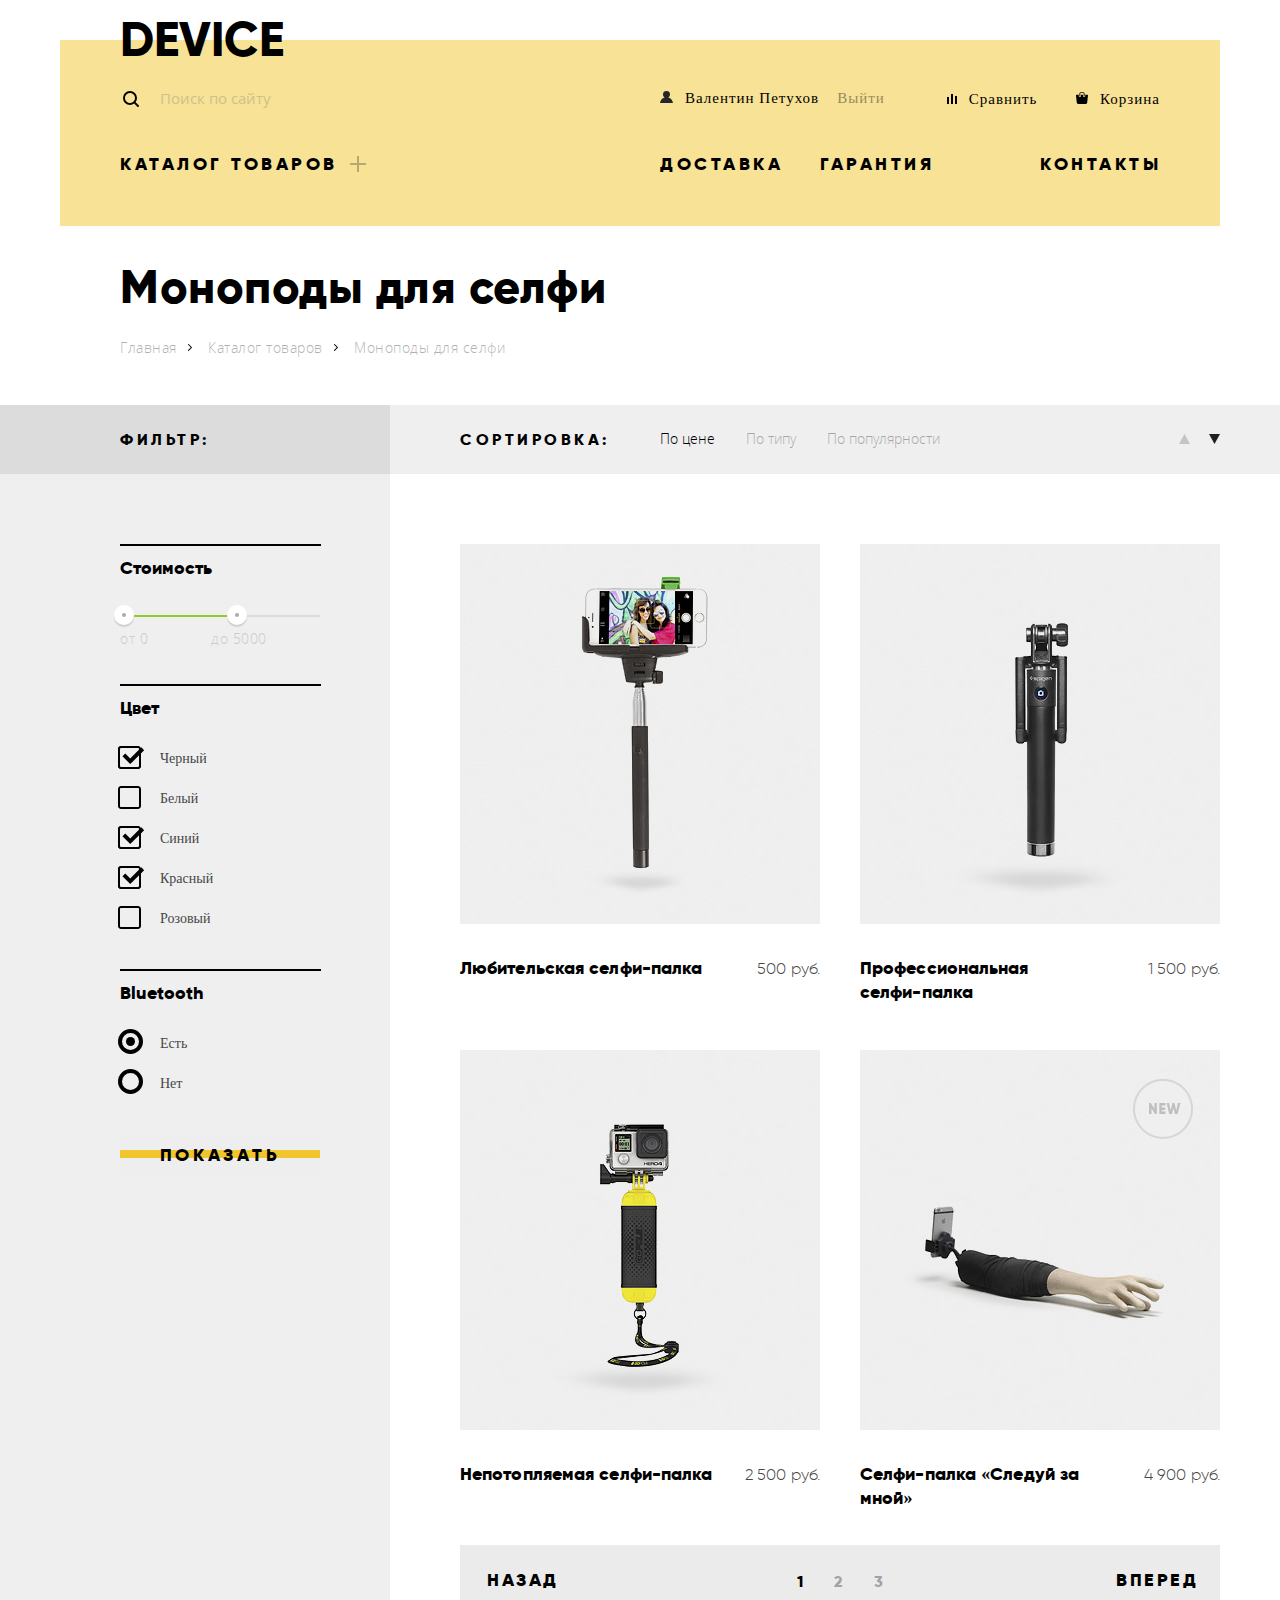
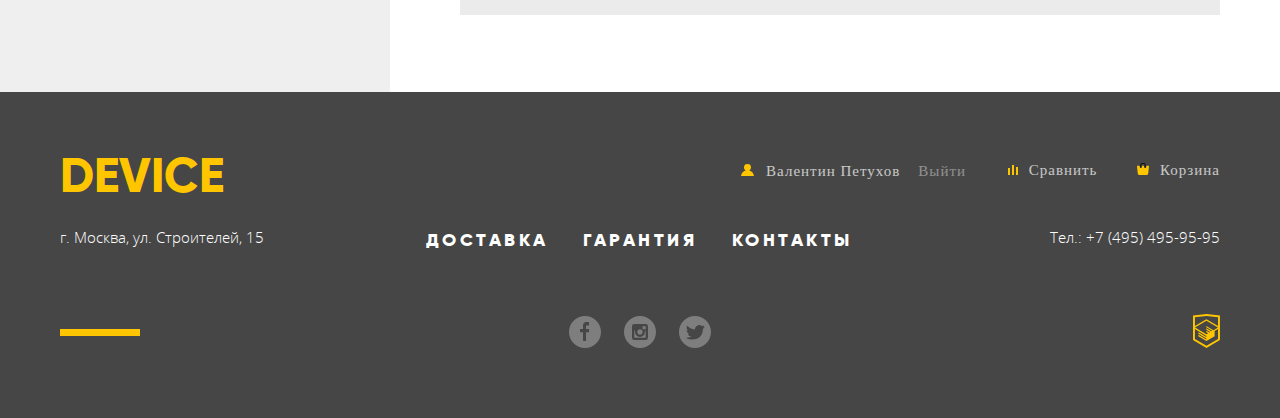
==== catalog.html @ 6371147c "Оформление страниц" ====
<!DOCTYPE html>
<html lang="ru">
    <head>
        <meta charset="UTF-8">
        <title>HTML Academy: Девайс</title>
        <link href="css/normalize.css" rel="stylesheet">
        <link href="css/style.css" rel="stylesheet">
    </head>
    <body>
        <div class="container">
            <header class="main-header">
                <a class="main-header-logo" href="index.html">Device</a>
                <div class="header-top">
                    <div class="header-top-search">
                        <div class="main-header-search">  
                            <label for="search-icon">
                                <img src="img/search.svg" alt="Иконка поиска">
                            </label>
                            <input type="search" id="search-icon" name="main header search" placeholder="Поиск по сайту"> 
                            <button class="button button-search" type="button">Найти</button>
                        </div>
                    </div>
                    <ul class="user-navigation-list">
                        <li class="user-navigation-item"> 
                            <a class="user-navigation-login" href="login.html">
                                <svg xmlns="http://www.w3.org/2000/svg" width="13" height="12" viewBox="0 0 13 12"><path fill="#272525" d="M.032 12h12.937c-.163-2.643-2.074-4.837-4.671-5.543a3.47 3.47 0 0 0 1.687-2.972 3.485 3.485 0 0 0-6.97 0c0 1.264.68 2.361 1.688 2.972C2.106 7.163.194 9.357.032 12z"/></svg>
                                <b>Валентин Петухов</b>
                                <div class="user-navigation-name-catalog">Выйти</div>
                            </a>
                        </li>
                        <ul class="user-navigation-compare-basket">
                            <li class="user-navigation-item">
                                <a class="user-navigation-compare" href="compare.html"> 
                                    <svg xmlns="http://www.w3.org/2000/svg" width="10" height="10" viewBox="0 0 10 10"><path d="M8 2h1.984v8H8zM0 3h1.984v7H0zM4 0h2v10H4z"/></svg>
                                    <b>Сравнить</b>
                                </a>
                            </li>
                            <li class="user-navigation-item">
                                <a class="user-navigation-basket" href="basket.html"> 
                                    <svg xmlns="http://www.w3.org/2000/svg" width="12" height="12" viewBox="0 0 12 12"><path d="M11.864 3.017a.429.429 0 0 0-.327-.154H9.225V4.09c0 .563-.484 1.022-1.08 1.022-.594 0-1.078-.458-1.078-1.022V2.863H4.909V4.09c0 .563-.485 1.022-1.08 1.022-.595 0-1.078-.458-1.078-1.022V2.863H.438a.43.43 0 0 0-.327.154.472.472 0 0 0-.108.358l.776 7.134c.015.806.642 1.455 1.411 1.455h7.595c.77 0 1.396-.649 1.411-1.455l.776-7.134a.476.476 0 0 0-.108-.358z"/><path d="M3.829 4.499c.239 0 .433-.184.433-.409V1.84c0-.632.672-1.022 1.295-1.022h1.079c.655 0 1.078.401 1.078 1.022v2.25c0 .225.194.409.431.409.239 0 .433-.184.433-.409V1.84C8.577.773 7.761 0 6.636 0H5.557c-1.19 0-2.159.826-2.159 1.84v2.25c0 .225.194.409.431.409z"/></svg>
                                    <b>Корзина</b>
                                </a>
                            </li>
                        </ul>
                    </ul>
                </div>
                <nav class="main-navigation">
                    <ul class="menu-catalog-list">
                        <li class="menu-catalog-item">
                            <a class="catalog-product" href="catalog.html"> 
                                <b>Каталог товаров</b>
                                <img src="img/plus.svg" width="16" height="16" alt="Иконка поиска">
                            </a>
                            <ul class="submenu-catalog">
                                <ul class="submenu-catalog-list">
                                    <li class="submenu-catalog-item"><a href="catalog.html">Виртуальная реальность</a></li>
                                    <li class="submenu-catalog-item"><a href="catalog.html">Моноподы для селфи</a></li>
                                    <li class="submenu-catalog-item"><a href="catalog.html">Экшн-камеры</a></li>
                                </ul>
                                <ul class="submenu-catalog-list">
                                    <li class="submenu-catalog-item"><a href="catalog.html">Фитнес-браслеты</a></li>
                                    <li class="submenu-catalog-item"><a href="catalog.html">Умные часы</a></li>
                                </ul>
                                <ul class="submenu-catalog-list">
                                    <li class="submenu-catalog-item"><a href="catalog.html">Квадрокоптеры</a></li>
                                </ul>
                            </ul>
                        </li>
                    </ul>

                    <ul class="main-menu-list">
                        <li class="main-menu-item main-delivery-link">
                            <a href="delivery.html">Доставка</a>
                        </li>
                        <li class="main-menu-item main-guarantee-link">
                            <a href="guarantee.html">Гарантия</a>
                        </li>
                        <li class="main-menu-item main-contacts-link">
                            <a href="contacts.html">Контакты</a>
                        </li>
                    </ul>                
                </nav>                
            </header>
        </div>
        <main>
            <div class="breadcrumbs-wrapper container">                
                <h1>Моноподы для селфи</h1>
                <ul class="breadcrumbs-list">
                    <li class="breadcrumbs-item">
                        <a href="index.html">Главная</a>
                        <svg xmlns="http://www.w3.org/2000/svg" width="4" height="7" viewBox="0 0 4 7"><path d="M3.83 3.132L.861.144a.5.5 0 0 0-.713 0 .508.508 0 0 0 0 .718l2.611 2.629L.148 6.12a.51.51 0 0 0 0 .72.5.5 0 0 0 .713 0L3.83 3.852a.51.51 0 0 0 .147-.36.507.507 0 0 0-.147-.36z"/></svg>
                    </li>
                    <li class="breadcrumbs-item">
                        <a href="catalog.html">Каталог товаров</a>
                        <svg xmlns="http://www.w3.org/2000/svg" width="4" height="7" viewBox="0 0 4 7"><path d="M3.83 3.132L.861.144a.5.5 0 0 0-.713 0 .508.508 0 0 0 0 .718l2.611 2.629L.148 6.12a.51.51 0 0 0 0 .72.5.5 0 0 0 .713 0L3.83 3.852a.51.51 0 0 0 .147-.36.507.507 0 0 0-.147-.36z"/></svg>
                    </li>
                    <li class="breadcrumbs-item breadcrumbs-current"><a href="catalog.html">Моноподы для селфи</a></li>
                </ul>                
            </div>
            <div class="catalog-wrapper-top">
                <div class="container"> 
                    <div class="filters-caption-sorting">
                        <p>Фильтр:</p>
                        <section class="sorting">
                            <h2>Сортировка:</h2>
                            <ul class="sorting-list">
                                <ul class="sorting-content">
                                    <li class="sorting-item">
                                        <a class="sorting-item-button sorting-item-button-current" href="#">По цене</a>
                                    </li>
                                    <li class="sorting-item">
                                        <a class="sorting-item-button" href="#">По типу</a>
                                    </li>
                                    <li class="sorting-item">
                                        <a class="sorting-item-button" href="#">По популярности</a>
                                    </li>
                                </ul>
                                <ul class="sorting-arrow">
                                    <li class="sorting-item">
                                        <ul class="arrow">
                                            <li class="sorting-item-up">
                                                <a class="arrow-button arrow-button-up" href="#">
                                                    <img src="img/icon-up-dir.svg" alt="Сортировка по возрастанию">
                                                </a>
                                            </li>
                                            <li class="sorting-item-donw">
                                                <a class="arrow-button arrow-button-down" href="#">
                                                    <img src="img/icon-down-dir.svg" alt="Сортировка по убыванию">
                                                </a>
                                            </li>
                                        </ul>  
                                    </li>
                                </ul>
                            </ul>
                        </section>
                    </div>
                </div>
            </div>
            <div class="catalog-wrapper-bottom">
                <div class="container">
                    <div class="filters-sorting-catalog">
                        <section class="filters-panel">
                            <h2 class="visually-hidden">Фильтр панель</h2>
                            <h3 class="visually-hidden">Фильтр товаров</h3>
                            <form class="filter" method="get" action="https://echo.htmlacademy.ru">
                                <div class="horizontal-line-catalog"></div>
                                <fieldset class="filter-item">
                                    <legend class="filter-item-name filter-item-name-cost">Стоимость</legend>
                                    <div class="range-filter">
                                        <div class="range-controls">
                                            <div class="scale">
                                                <div class="bar">
                                                    
                                                </div>
                                            </div>
                                            <div class="toggle toggle-min"> 
                                                
                                            </div>
                                            <div class="toggle toggle-max">
                                                
                                            </div>
                                        </div>
                                        <div class="price-controls">
                                            <label class="min-price">
                                                от 0
                                            </label>
                                            <label class="max-price">
                                                до 5000
                                            </label>
                                        </div>
                                    </div>                                     
                                </fieldset>
                                <div class="horizontal-line-catalog"></div>
                                <fieldset class="filter-item">
                                    <legend class="filter-item-name filter-item-name-color">Цвет</legend>
                                    <ul>
                                        <li class="filter-optional">
                                            <input class="visually-hidden filter-input filter-input-checkbox" type="checkbox" name="black" id="filter-color-black" checked>
                                            <label for="filter-color-black">Черный</label> 
                                        </li>
                                        <li class="filter-optional">
                                            <input class="visually-hidden filter-input filter-input-checkbox" type="checkbox" name="white" id="filter-color-white">
                                            <label for="filter-color-white">Белый</label>
                                        </li>
                                        <li class="filter-optional">
                                            <input class="visually-hidden filter-input filter-input-checkbox" type="checkbox" name="blue" id="filter-color-blue" checked>
                                            <label for="filter-color-blue">Синий</label>
                                        </li>
                                        <li class="filter-optional">
                                            <input class="visually-hidden filter-input filter-input-checkbox" type="checkbox" name="red" id="filter-color-red" checked>
                                            <label for="filter-color-red">Красный</label>
                                        </li>
                                        <li class="filter-optional">
                                            <input class="visually-hidden filter-input filter-input-checkbox" type="checkbox" name="pink" id="filter-color-pink">
                                            <label for="filter-color-pink">Розовый</label>
                                        </li>
                                    </ul>
                                </fieldset> 
                                <div class="horizontal-line-catalog"></div>
                                <fieldset class="filter-item">
                                    <legend class="filter-item-name filter-item-name-option">Bluetooth</legend>
                                    <ul>
                                        <li class="filter-optional">
                                            <input class="visually-hidden filter-input filter-input-radio" type="radio" name="option-filter" value="there-is" id="filter-there-is" checked>
                                            <label for="filter-there-is">Есть</label>
                                        </li>
                                        <li class="filter-optional">
                                            <input class="visually-hidden filter-input filter-input-radio" type="radio" name="option-filter" value="not" id="filter-not">
                                            <label for="filter-not">Нет</label> 
                                        </li>
                                    </ul>
                                </fieldset>
                                <button type="submit" class="button filter-item-button">Показать</button>       
                            </form>
                        </section>
                        <div class="sorting-catalog">                    
                            <section class="catalog">
                                <h2 class="visually-hidden">Список моноподов для селфи</h2>
                                <ul class="catalog-list">
                                    <li class="catalog-item">                        
                                        <div class="catalog-item-img">
                                            <img src="img/item-1.jpg" width="360" height="380" alt="Любительская селфи-палка">
                                            <div class="catalog-item-action">
                                                <button class="button catalog-item-action-buy" type="button">В корзину</button>
                                                <button class="button catalog-item-action-compare" type="button">Добавить к сравнению</button>
                                            </div>
                                        </div>
                                        <div class="catalog-name-price">
                                            <div class="catalog-item-name-container">
                                                <a class="catalog-item-name" href="catalog.html">
                                                    Любительская селфи-палка
                                                </a>
                                            </div>                       
                                            <div class="catalog-item-price-container"> 
                                                <span class="catalog-item-price">
                                                    500 руб.
                                                </span>
                                            </div>
                                        </div>
                                    </li>
                                    <li class="catalog-item">                           
                                        <div class="catalog-item-img">
                                            <img src="img/item-2.jpg" width="360" height="380" alt="Профессиональная селфи-палка">
                                            <div class="catalog-item-action">
                                                <button class="button catalog-item-action-buy" type="button">В корзину</button>
                                                <button class="button catalog-item-action-compare" type="button">Добавить к сравнению</button>
                                            </div>
                                        </div>                                   <div class="catalog-name-price">
                                            <div class="catalog-item-name-container">
                                                <a class="catalog-item-name" href="catalog.html">
                                                    Профессиональная<br> селфи-палка
                                                </a>
                                            </div>                       
                                            <div class="catalog-item-price-container">                        
                                                <span class="catalog-item-price">
                                                    1 500 руб.
                                                </span>
                                            </div>
                                        </div> 
                                    </li>
                                    <li class="catalog-item">                           
                                        <div class="catalog-item-img">
                                            <img src="img/item-3.jpg" width="360" height="380" alt="Непотопляемая селфи-палка">
                                            <div class="catalog-item-action">
                                                <button class="button catalog-item-action-buy" type="button">В корзину</button>
                                                <button class="button catalog-item-action-compare" type="button">Добавить к сравнению</button>
                                            </div>
                                        </div>                                   <div class="catalog-name-price">
                                            <div class="catalog-item-name-container">
                                                <a class="catalog-item-name" href="catalog.html">
                                                    Непотопляемая селфи-палка
                                                </a>
                                            </div>                       
                                            <div class="catalog-item-price-container">                        
                                                <span class="catalog-item-price">
                                                    2 500 руб.
                                                </span>
                                            </div>
                                        </div>
                                    </li>
                                    <li class="catalog-item"> 
                                        <img class="catalog-item-new-icon" src="img/NEW.png" width="60" height="60" alt="Новинка">                          
                                        <div class="catalog-item-img">
                                            <img src="img/item-4.jpg" width="360" height="380" alt="Селфи-палка «Следуй за мной»">
                                            <div class="catalog-item-action"> 
                                                <button class="button catalog-item-action-buy" type="button">В корзину</button>
                                                <button class="button catalog-item-action-compare" type="button">Добавить к сравнению</button>
                                            </div>
                                        </div>                                   <div class="catalog-name-price">
                                            <div class="catalog-item-name-container">
                                                <a class="catalog-item-name" href="catalog.html">
                                                    Селфи-палка «Следуй за мной»
                                                </a>
                                            </div>                       
                                            <div class="catalog-item-price-container">                        
                                                <span class="catalog-item-price">
                                                    4 900 руб.
                                                </span>
                                            </div>
                                        </div>
                                    </li>                    
                                </ul>
                                <div class="pagination">
                                    <button class="button pagination-button pagination-button-back" type="button">Назад</button>
                                    <ul class="pagination-list">
                                        <li class="pagination-item pagination-item-current"><a href="catalog.html">1</a></li>
                                        <li class="pagination-item"><a href="catalog.html">2</a></li>
                                        <li class="pagination-item"><a href="catalog.html">3</a></li>
                                    </ul>
                                    <button class="button pagination-button pagination-button-next" type="button">Вперед</button>
                                </div>                
                            </section>
                        </div>
                    </div>
                </div>
            </div>
        </main>
        <footer class="main-footer">
            <div class="container">
                <div class="footer-top">  
                    <a class="main-footer-logo" href="index.html">Device</a>
                    <ul class="user-menu-list">
                        <li class="user-menu-item user-menu-login">
                            <a class="user-menu-login" href="login.html">
                                <svg xmlns="http://www.w3.org/2000/svg" width="13" height="12" viewBox="0 0 13 12"><path fill="#FFC600" d="M.032 12h12.937c-.163-2.643-2.074-4.837-4.671-5.543a3.47 3.47 0 0 0 1.687-2.972 3.485 3.485 0 0 0-6.97 0c0 1.264.68 2.361 1.688 2.972C2.106 7.163.194 9.357.032 12z"/></svg>
                                <b>Валентин Петухов</b>
                                <div class="user-menu-name-catalog">Выйти</div>
                            </a>
                        </li>
                        <ul class="user-menu-compare-basket">
                            <li class="user-menu-item user-menu-compare">
                                <a class="user-menu-compare" href="compare.html">
                                    <svg xmlns="http://www.w3.org/2000/svg" width="10" height="10" viewBox="0 0 10 10"><path fill="#FFC600" d="M8 2h1.984v8H8zM0 3h1.984v7H0zM4 0h2v10H4z"/></svg>
                                    <b>Сравнить</b>
                                </a>
                            </li>
                            <li class="user-menu-item user-menu-basket">
                                <a class="user-menu-basket" href="basket.html">
                                    <svg xmlns="http://www.w3.org/2000/svg" width="12" height="12" viewBox="0 0 12 12"><path fill="#FFC600" d="M11.864 3.017a.429.429 0 0 0-.327-.154H9.225V4.09c0 .563-.484 1.022-1.08 1.022-.594 0-1.078-.458-1.078-1.022V2.863H4.909V4.09c0 .563-.485 1.022-1.08 1.022-.595 0-1.078-.458-1.078-1.022V2.863H.438a.43.43 0 0 0-.327.154.472.472 0 0 0-.108.358l.776 7.134c.015.806.642 1.455 1.411 1.455h7.595c.77 0 1.396-.649 1.411-1.455l.776-7.134a.476.476 0 0 0-.108-.358z"/><path d="M3.829 4.499c.239 0 .433-.184.433-.409V1.84c0-.632.672-1.022 1.295-1.022h1.079c.655 0 1.078.401 1.078 1.022v2.25c0 .225.194.409.431.409.239 0 .433-.184.433-.409V1.84C8.577.773 7.761 0 6.636 0H5.557c-1.19 0-2.159.826-2.159 1.84v2.25c0 .225.194.409.431.409z"/></svg>
                                    <b>Корзина</b>
                                </a>
                            </li>
                        </ul>
                    </ul>      
                </div>
                <div class="footer-center"> 
                    <address class="footer-address">г. Москва, ул. Строителей, 15</address>
                    <ul class="footer-menu-list">
                        <li class="footer-menu-item footer-delivery-link">
                            <a class="footer-delivery-link" href="delivery.html">Доставка</a>
                        </li>                        
                        <li class="footer-menu-item footer-guarantee-link">
                            <a class="footer-guarantee-link" href="guarantee.html">Гарантия</a>
                        </li>
                        <li class="footer-menu-item footer-contacts-link">
                            <a class="footer-contacts-link" href="contacts.html">Контакты</a>
                        </li>
                    </ul>          
                    <a class="footer-phone" href="tel:+74954959595">Тел.: +7 (495) 495-95-95</a>
                </div>
                <div class="social-htmlacademy">
                    <div class="horizontal-line-yelow"></div>

                    <div class="social">
                        <a class="social-icon social-icon-facebook" href="#">
                            <span class="visually-hidden">Facebook</span>
                            <svg xmlns="http://www.w3.org/2000/svg" width="32" height="32" viewBox="0 0 32 32"><path fill="#fff" d="M16 0C7.164 0 0 7.163 0 16s7.164 16 16 16c8.837 0 16-7.164 16-16S24.837 0 16 0zm4.062 9.455h-3.021v3.444h3.021v3.445h-3.021v8.61H14.02v-8.61H11v-3.445h3.021V9.455c0-1.902 1.353-3.445 3.021-3.445h3.021v3.445z"/></svg>
                        </a>
                        <a class="social-icon social-icon-instagram" href="#">
                            <span class="visually-hidden">Instagram</span>
                            <svg xmlns="http://www.w3.org/2000/svg" width="32" height="32" viewBox="0 0 32 32"><g fill="#FFF"><path d="M20.916 16a4.938 4.938 0 1 1-9.877 0c0-.394.051-.773.138-1.14h-.897v6.838h11.396V14.86h-.897c.086.367.137.746.137 1.14z"/><path d="M15.978 18.659c1.466 0 2.659-1.193 2.659-2.659s-1.193-2.659-2.659-2.659c-1.466 0-2.659 1.193-2.659 2.659s1.192 2.659 2.659 2.659zM18.637 10.302h3.039v3.039h-3.039z"/><path d="M16 0C7.164 0 0 7.164 0 16c0 8.837 7.164 16 16 16 8.837 0 16-7.163 16-16 0-8.836-7.163-16-16-16zm7.955 21.698a2.285 2.285 0 0 1-2.279 2.279H10.279A2.285 2.285 0 0 1 8 21.698V10.302a2.286 2.286 0 0 1 2.279-2.279h11.396a2.286 2.286 0 0 1 2.279 2.279v11.396z"/></g></svg>
                        </a>
                        <a class="social-icon social-icon-twitter" href="#">
                            <span class="visually-hidden">Twitter</span>
                            <svg xmlns="http://www.w3.org/2000/svg" width="32" height="32" viewBox="0 0 32 32">
                                <path fill="#fff" d="M16 0C7.164 0 0 7.164 0 16c0 8.837 7.164 16 16 16 8.837 0 16-7.163 16-16 0-8.836-7.163-16-16-16zm7.944 12.809c-.251 6.516-3.463 10.832-10.992 10.702h-.486c-.447 0-4.543-.443-5.344-1.823 2.479.19 4.247-.406 5.12-1.136-1.048-.289-2.923-.461-3.251-2.848.384.104.618.221 1.299.113-1.307-.824-2.758-1.519-2.679-3.643.311.317 1.164.518 1.46.457-.768-.233-2.149-3.244-.974-4.781 1.984 1.79 4.075 3.482 7.804 3.643.227-2.214 1.24-3.699 3.168-4.325 1.84-.479 3.255.26 3.901 1.138.737-.224 1.453-.466 2.193-.685-.004.833-.569 1.463-.935 1.709.747.165 1.423-.475 1.423-.475-.184.963-1.094 1.725-1.707 1.954z">
                                </path>
                            </svg>   
                        </a>
                    </div>
                    <a class="htmlacademy" href="https://htmlacademy.ru/intensive/htmlcss">
                        <span class="visually-hidden">HTML academy</span>
                        <svg xmlns="http://www.w3.org/2000/svg" width="26.943" height="34.09" viewBox="0 0 26.943 34.09"><path fill="#FFC600" d="M13.62.017L13.472 0 0 1.412v24.661l13.473 8.017 13.43-7.99.042-.025V1.412L13.62.017zm11.399 12.11L13.495 5.334l-.001-.104-.087.05-.088-.056v.109L1.925 12.118V3.147l11.548-1.212L25.02 3.147v8.98zm-11.614-5.34L24.923 13.5l-4.479 2.64-7.093-4.221-.014 1.415 5.904 3.513-.86.507-5.03-2.992-.014 1.415 3.827 2.275-.782.523-3.031-1.787-.014 1.413 1.853 1.091-1.8 1.081-11.356-6.751 11.371-6.835zm-11.48 8.34l11.411 6.791.016 1.044-7.942-4.728-.015 1.416 7.979 4.795.018 1.076-7.973-4.74-.013 1.414 8.021 4.822.046.025 8.143-4.872-.011-5.177 3.415-2.036v10.021L13.472 31.85 1.925 24.979v-9.852z"/></svg>
                    </a>                                       
                </div>
            </div>
        </footer>
    </body> 
</html>
---- css/style.css ----
@font-face {
    font-family: "Gilroy";
    src: local("Gilroy Light"),
        local("Gilroy-Light"),
        url("../fonts/gilroylight.woff2") format("woff2"),
        url("../fonts/gilroylight.woff") format("woff");
    font-weight: 300; 
    font-style: normal;
}

@font-face {
    font-family: "Gilroy";
    src: local("Gilroy Bold"),
        local("Gilroy-Bold"),
        url("../fonts/gilroyextrabold.woff2") format("woff2"),
        url("../fonts/gilroyextrabold.woff") format("woff");
    font-weight: 700; 
    font-style: normal;
}

@font-face { 
    font-family: "Open Sans"; 
    src: local("Open Sans light"), 
        local("OpenSans-light"), 
        url("../fonts/opensanslight.woff2") format("woff2"), 
        url("../fonts/opensanslight.woff") format("woff"); 
    font-weight: 300;    
    font-style: normal;
} 

@font-face { 
    font-family: "Open Sans"; 
    src: local("Open Sans"), 
        local("OpenSans"), 
        url("../fonts/opensans.woff2") format("woff2"), 
        url("../fonts/opensans.woff") format("woff"); 
    font-weight: 400; 
    font-style: normal;  
}

body {
    margin: 0;
    padding: 0;
    
    font-family: "Open Sans", "Arial", sans-serif;
    font-size: 15px;
    font-weight: 300;
    line-height: 30px;
    
    color: #464646;
    background-color: #ffffff;
}

.visually-hidden:not(:focus):not(:active), 
input[type="checkbox"].visually-hidden, 
input[type="radio"].visually-hidden { 
    position: absolute; 

    width: 1px; 
    height: 1px; 
    margin: -1px; 
    border: 0; 
    padding: 0; 

    white-space: nowrap; 

    -webkit-clip-path: inset(100%); 
    clip-path: inset(100%); 
    clip: rect(0 0 0 0); 
    overflow: hidden; 
}

ul {
    list-style: none;
}

.button {
    display: inline-block;
    
    font-family: "Gilroy";
    font-weight: 700;    
    font-size: 18px;
    line-height: 40px;
    
    letter-spacing: 3.7px;
    
    width: 220px;
    height: 40px;
    
    text-align: center;
    text-transform: uppercase;
    
    color: #000000;
    background-color: #f0c52e;
    background-image: repeating-linear-gradient(#ffffff 40%, #f0c52e 40%, #f0c52e 60%, #ffffff 60%, #ffffff 100%);
    
    border: none;
    cursor: pointer;
}

.button:hover {
    background-image: repeating-linear-gradient(#ffffff 0%, #f0c52e 0%, #f0c52e 100%);
}

.button:active span {
    opacity: 0.3;
}

a {
    text-decoration: none;
    color: #000000;
}

img {
  max-width: 100%;
  height: auto;
}

.main-header {
    position: relative;
    padding: 0 60px;
    margin-top: 40px; 
    
    height: 300px;
    
    background-color: #f7e296;    
}

.main-header-logo,
.main-footer-logo {
    font-size: 48px;
    text-transform: uppercase;
    font-family: "Gilroy";
    font-weight: 700;
}

.main-header-logo:hover,
.main-footer-logo:hover {
    opacity: 0.6;
}

.main-header-logo:active,
.main-footer-logo:active {
    opacity: 0.3;
}

.main-header-logo {
    position: relative;
    top: -15px;
}

.header-top {
    display: flex;
    justify-content: space-between;
    padding-top: 3px;
    padding-bottom: 35px;
}

.header-top-search {
    position: relative;
}

.button-search {
    position: absolute;
    
    display: none;
    
    top: -8px;
    left: 355px;
    
    padding: 0;
    margin: 0;
    
    width: 81px;
    height: 45px;
    
    font-size: 15px;
    font-family: "Open Sans";
    font-weight: 300;   
    letter-spacing: 0.5px;
    text-transform: none;
    
    background-color: #f7e296;
    color: #000000;
    background-image: none;
    
    border: 2px solid #000000;
}

.button-search:hover {
    background-color: #000000;
    background-image: none;
    
    color: #ffffff;
}

.button-search:active {
    background-color: #000000;
    
    color: #ffffff;
}

.main-header-search input:focus + .button-search {
    display: block;
}

.main-header-search img {
    position: relative;
    top: 3px;
    left: 3px;
}

.main-header-search input {
    padding-left: 20px;
    background-color: #f7e296;
    border: none;
    
    opacity: 0.3;
}

.main-header-search input:hover {
    opacity: 0.6;
}

.main-header-search input:active {
    opacity: 1;
}

.user-navigation-list {
    margin: 0;
    padding: 0;

    list-style: none;
    width: 500px;
    
    display: flex;
    justify-content: space-between;
}

.user-navigation-login {
    display: flex;
    
    position: relative;
    letter-spacing: 1px;
}

.user-navigation-login svg {
    position: relative;
    top: 8px;
    margin-right: 6px;
}

.user-navigation-item div{
    margin-left: 6px;
}

.user-navigation-compare svg,
.user-navigation-basket svg {
    padding-right: 7px; 
}

.user-navigation-name:hover {
    opacity: 0.6;
}

.user-navigation-name:active {
    opacity: 0.3;
}

.user-name:hover{
    opacity: 0.6;
}

.user-name:active{
    opacity: 0.3;
}

.user-navigation-login b:hover,
.user-navigation-compare b:hover,
.user-navigation-basket b:hover {
    opacity: 0.6;
}

.user-navigation-login:active,
.user-navigation-compare:active,
.user-navigation-basket:active {
    opacity: 0.3;
}

.user-navigation-compare-basket {
    width: 213px;
    
    display: flex;
    justify-content: space-between;
    line-height: 30px;
    
    margin: 0;
    padding: 0;

    list-style: none;
}

.user-navigation-compare,
.user-navigation-basket {
    letter-spacing: 1px;
}

.main-navigation {
    display: flex;
    justify-content: space-between;
}

.catalog-product,
.main-menu-list,
.footer-menu-list {
    font-size: 18px;
    text-transform: uppercase;
    letter-spacing: 3.5px;
    
    font-family: "Gilroy";
    font-weight: 700;
}

.menu-catalog-list {
    margin: 0;
    padding: 0;

    list-style: none;
        
    width: 220px;
}

.catalog-product {
    position: relative;   
    
    word-spacing: 1px;
}

.catalog-product b:hover,
.submenu-catalog-item a:hover,
.main-menu-list a:hover {
    opacity: 0.6;
}

.catalog-product b:active,
.submenu-catalog-item a:active,
.main-menu-list a:active {
    opacity: 0.3;
}

.catalog-product img {
    position: absolute;
    top: 3px;
    right: -28px;
    opacity: 0.3;    
}

.submenu-catalog {
    position: absolute;
    
    margin: 0;
    padding: 0;
    
    padding-top: 35px;
    padding-bottom: 40px;
    padding-left: 60px; 
    padding-right: 500px;

    list-style: none;
    
    width: 600px;
    
    left: 0;
    bottom: 0px;
    
    display: none;
    background-color: #f7e296;
    
    z-index: 2;
}

.menu-catalog-item:hover .submenu-catalog {
    display: flex;
}

.submenu-catalog-list {    
    width: 200px;
    
    margin: 0;
    padding: 0;

    list-style: none;
    
    font-size: 15px;
    text-transform: none;
    font-family: "Open Sans";
    font-weight: 300;
}

.submenu-catalog-list:first-child {
    margin-right: 40px;
}

.submenu-catalog-list:last-child {
    width: 160px;
}

.main-menu-list {
    width: 500px;
    display: flex;
    
    margin: 0;
    padding: 0;    

    list-style: none;
}

.main-delivery-link {
    width: 160px;
}

.main-guarantee-link {
    width: 120px;
    padding-right: 100px;
}

.main-contacts-link {
    width: 120px;
    text-align: right;
}

.container {    
  width: 1160px;
  margin: 0 auto;
  padding: 0 20px;
}

.slide {
    position: relative;
    top: -112px;
    
    margin-bottom: -15px;
    
    z-index: 1;
}

.slide-controls {
    width: 78px;
    display: flex;
    justify-content: space-between;
    
    margin: 0;
    padding: 0;
    
    position: absolute;
    
    right: 83px;
    top: 327px;   
    
    z-index: 1;
}

.slide-controls label {
    position: relative;
    
    display: inline-block;
    width: 10px;
    height: 10px;
    
    background-color: #fff;
    border: 1px solid #000;
    border-radius: 50%;
    
    cursor: pointer;
}

.slide-product  {
    display: none;
}

.controls-radio-button-1:checked ~ .slide-product-self-stick,
.controls-radio-button-2:checked ~ .slide-product-fitness-bracelet,
.controls-radio-button-3:checked ~ .slide-product-quadrupter {
    display: flex;
}

#controls-radio-1:checked ~ .slide-controls .slide-controls-radio-1::before,
#controls-radio-2:checked ~ .slide-controls .slide-controls-radio-2::before,
#controls-radio-3:checked ~ .slide-controls .slide-controls-radio-3::before {
    content: "";
    
    position: absolute;
    top: 3px;
    left: 3px;
    
    width: 2px;
    height: 2px;
    
    background-color: #fff;
    border: 1px solid #000;
    border-radius: 50%;
    
    z-index: 2;    
}

.slide-img {
    height: 495px;
    
    width: 600px;  
    text-align: center;
    margin-left: -18px;
    margin-right: 18px;
}

.slide-content {
    width: 490px;
    position: relative
}

.line-number {  
    width: 500px;
    
    display: flex;
    justify-content: space-between;
    
    margin-top: 37px;
    margin-bottom: 40px;
}

.horizontal-line-white {
    width: 100px;
    height: 7px;
    
    background-color: #ffffff;
}

.number {
    position: absolute;
    
    font-size: 179.2px;
    color: #ffffff;
    font-family: "Gilroy";
    font-weight: 700;
    
    margin: 0;
    padding: 0;
    
    top: 47px;
    right: -22px;
    z-index: 1;
}

.slide-product h3 {
    position: relative;
    
    width: 503px;
    
    font-size: 47px;
    color: #000000;    
    font-family: "Gilroy";
    line-height: 1.2;
    letter-spacing: 0.7px;
    word-spacing: -1px;
        
    margin: 0;
    padding: 0;
    
    top: -5px;
    z-index: 2;    
}

.slide-product p {    
    margin-bottom: 43px;
    margin-top: 14px;
    
    letter-spacing: 0.13px;
}

.slide-button {
    margin-bottom: 56px;
}

.feature {
    margin-left: -3px;
}

.feature-top-list { 
    width: 457px;
    display: flex;
    
    margin-bottom: 9px;
    
    font-size: 36px;
    font-family: "Gilroy";
}

.feature-top-item{
    width: 140px;
}

.feature-top-item:first-child {
    width: 160px;
}

.feature-top-item:last-child {
    width: 160px;
}

.feature-buttom-list {
    width: 457px;
    display: flex;
    
    font-size: 13px;
    letter-spacing: 0.4px;
}

.feature-buttom-item{
    width: 140px;
}

.feature-buttom-item:first-child {
    width: 160px;        
    letter-spacing: -0.7px;
}

.feature-buttom-item:last-child {
    width: 160px;
}

.features-list {
    display: flex;
    justify-content: space-between;
    
    margin: 0;
    padding: 0;

    list-style: none;
    margin-bottom: 181px;
}

.feature-item {
    width: 160px;
}

.directory-container {
    position: relative;
}

.directory-container:hover div,
.directory-container:active div{
    opacity: 1;
}

.directory-container:active span, 
.directory-container:active img{
    opacity: 0.3;
}

.directory-background {
    width: 160px;
    height: 160px;
    
    margin-bottom: 33px;
    
    background-color: #f0c52e;
    opacity: 0.5;
}

.directory-img {
    position: absolute;
}

.directory-img-1 {
    left: 31px;
    top: 52px; 
}

.directory-img-2 {
    left: 38px;
    top: 41px; 
}

.directory-img-3 {
    left: 49px;
    top: 38px; 
}

.directory-img-4 {
    left: 28px;
    top: 50px; 
}

.directory-img-5 {
    left: 55px;
    top: 32px; 
}

.directory-img-6 {
    left: 13px;
    top: 49px; 
}

.feature-item span {
    font-size: 18px;
    font-family: "Gilroy";
    font-weight: 700;  
    
}

.directory-container {
    line-height: 24px;
    letter-spacing: 0.2px;
}

.advantages-slide {    
    background-color: #e5e5e5;
    position: relative;
}

.advantages-slide .container {
    background-color: #e5e5e5;
    
}

.advantages-slide-wrapper {   
    position: relative;
        
    display: flex;
    margin-bottom: 94px;
}

.advantages-slide-controls {
    position: relative;
    
    width: 277px;
    margin-top: -20px;
}

.advantages-slide-controls label {
    position: relative;
    
    display: inline-block;
    
    font-family: "Gilroy";
    font-weight: 700;    
    font-size: 18px;
    line-height: 40px;
    letter-spacing: 3.7px;
    
    text-align: center;
    text-transform: uppercase;
    color: #000000;
    
    width: 160px;
    height: 40px;
    margin-bottom: 24px;
    
    cursor: pointer;
    
    background-image: repeating-linear-gradient(#e5e5e5 40%, #f0c52e 40%, #f0c52e 60%, #e5e5e5 60%, #e5e5e5 100%);
}

.advantages-slide-controls .advantages-slide-controls-radio-1 {
    background-image: repeating-linear-gradient(#ffffff 0%, #ffffff 40%, #f0c52e 40%, #f0c52e 60%, #e5e5e5 60%, #e5e5e5 100%);
}

.advantages-slide-controls label:hover {
    background-image: repeating-linear-gradient(#e5e5e5 0%, #f0c52e 0%, #f0c52e 100%, #e5e5e5 100%);
}

.advantages-slide-text-container {
    display: none;
}

.advantages-button-1:checked ~ .advantages-slide-text .advantages-slide-text-delivery,
.advantages-button-2:checked ~ .advantages-slide-text .advantages-slide-text-guarantee,
.advantages-button-3:checked ~ .advantages-slide-text .advantages-slide-text-credit {
    display: flex;
}

.advantages-button-1 .advantages-slide-controls-radio-1::after,
.advantages-button-2 .advantages-slide-controls-radio-2::after,
.advantages-button-3 .advantages-slide-controls-radio-3::after {
    content: ""; 
    
    position: absolute;
    
    top: 0;
    left: 0;
    
    text-align: center;
    
    width: 160px;
    height: 40px;
    margin-bottom: 20px;
        
    z-index: 1;
}

#advantages-radio-1:checked ~ .advantages-slide-controls .advantages-slide-controls-radio-1::before {
    content: "Доставка";
    
    position: absolute;
    
    top: 0;
    left: 0;
    
    text-align: center;
    
    color: #f0c52e;
    
    width: 160px;
    height: 40px;
    padding-right: 117px;
    margin-bottom: 20px;
    
    background-color: #000000;
        
    z-index: 2;   
}

#advantages-radio-2:checked ~ .advantages-slide-controls .advantages-slide-controls-radio-2::before {
    content: "Гарантия";
    
    position: absolute;
    
    top: 0;
    left: 0;
    
    text-align: center;
    
    color: #f0c52e;
    
    width: 160px;
    height: 40px;
    padding-right: 117px;
    margin-bottom: 20px;
    
    background-color: #000000;
        
    z-index: 2;   
}

#advantages-radio-3:checked ~ .advantages-slide-controls .advantages-slide-controls-radio-3::before {
    content: "Кредит";
    
    position: absolute;
    
    top: 0;
    left: 0;
    
    text-align: center;
    
    color: #f0c52e;
    
    width: 160px;
    height: 40px;
    padding-right: 117px;
    margin-bottom: 20px;
    
    background-color: #000000;
        
    z-index: 2;   
}

.vertical-line {
    width: 7px;
    height: 319px;
    background-color: #000000;
    position: relative;
    top: -100px;
    margin-bottom: -31px;
}

.advantages-slide-text-container {
    margin-left: 118px;
    width: 700px;
    justify-content: space-between;
    margin-top: -20px;
}

.right-text {
    width: 460px;
}

.right-text h3 {
    margin: 0;
    
    margin-top: 2px;
    
    font-size: 47px;
    color: #000000;
    letter-spacing: 1px;
         
    font-family: "Gilroy";
    font-weight: 700; 
    
    margin-bottom: 40px;
}

.right-text p {
    font-size: 15px;
    letter-spacing: 1.1px;
    
    font-family: "Open-sans";
    font-weight: 300;
    
    color: #464646;
}

.advantages-slide-text-container img {
    margin-top: -4px;
    padding-right: 7px;
}

.producers {
    margin-bottom: 93px;
}

.producers-list {
    display: flex;
    
    margin: 0;
    padding: 0;

    list-style: none;
    justify-content: space-between;
}

.producers-img-1 {
    background-image: url(../img/logo-1-gray.jpg);
    display: block;
    width: 260px;
    height: 100px;
}

.producers-img-1:hover,
.producers-img-1:active {
    background-image: url(../img/logo-1.jpg);
}

.producers-img-2 {
    background-image: url(../img/logo-2-gray.jpg);
    display: block;
    width: 260px;
    height: 100px;
}

.producers-img-2:hover,
.producers-img-2:active{
    background-image: url(../img/logo-2.jpg);
}

.producers-img-3 {
    background-image: url(../img/logo-3-gray.jpg);
    display: block;
    width: 260px;
    height: 100px;
}

.producers-img-3:hover,
.producers-img-3:active{
    background-image: url(../img/logo-3.jpg);
}

.producers-img-4 {
    background-image: url(../img/logo-4-gray.jpg);
    display: block;
    width: 260px;
    height: 100px;
}

.producers-img-4:hover,
.producers-img-4:active{
    background-image: url(../img/logo-4.jpg);
}

.info-contact {    
    display: flex;
    justify-content: space-between;
}

.horizontal-line-black {
    width: 80px;
    height: 7px;
    
    background-color: #000000;
}

.info {
    width: 472px; 
}

.info-titile {
    font-size: 47px;     
    color: #000000;
    font-family: "Gilroy";
    margin-top: 54px;
    margin-bottom: 52px;
}

.info-text {
    margin: 0;
    padding: 0;
    margin-bottom: 30px;
}

.info-text:nth-child(4) {
    margin-bottom: 66px;
}


.info-delivery {
    margin: 0;
    padding: 0;
    
    list-style: none; 
    
    font-size: 16px;
    color: #000000;
    font-family: "Gilroy";
    font-weight: 700;
    line-height: 40px;
    
    margin-bottom: 54px;
}

.info-delivery svg {
    opacity: 0.3;
    margin-right: 25px;
}

.contact {
    width: 560px;
}

.contact h2 {
    font-size: 47px;
    color: #000000;
    font-family: "Gilroy";
    margin-top: 54px;
    margin-bottom: 52px;
}

.contact p {
    margin-bottom: 40px;
}

.contact-maps img{
    margin-bottom: 59px;
}

.contact-button,
.info-button {
    width: 260px;
    margin-bottom: 82px;
}

.main-footer {
    background-color: #464646;
}

.main-footer .container {
    background-color: #464646;
}

.footer-top {
    display: flex;
    justify-content: space-between;
    
    padding-top: 64px;
    padding-bottom: 31px;
}

.main-footer-logo {
    color: #ffc600; 
    margin-top: 5px;
}

.user-menu-list {
    margin: 0;
    padding: 0;    
    
    list-style: none;
    
    display: flex;
    justify-content: space-between;
}

.user-menu-compare-basket {
    width: 212px;
    
    display: flex;
    justify-content: space-between;
    line-height: 26px;
    
    margin: 0;
    padding: 0;

    list-style: none;
    
    margin-left: 42px;
}

.user-menu-login,
.user-menu-compare,
.user-menu-basket {
    letter-spacing: 1px;
}

.user-menu-login {
    display: flex;
    
    position: relative;    
}

.user-menu-login svg {
    position: relative;
    top: 8px;
    padding-right: 6px;
}

.user-menu-compare svg,
.user-menu-basket svg {
    padding-right: 6px; 
}

.user-menu-item a,
.user-navigation-item a {
    font-family: "Open-sans";
}

.user-name {
    padding-left: 6px;
    color: #ffffff;
    opacity: 0.7;
}

.user-menu-item b {
    color: #ffffff;
    opacity: 0.7;
}

.user-menu-item:hover {
    opacity: 0.6;
}

.user-menu-item:active {
    opacity: 0.3;
}

.footer-center {
    display: flex;
    justify-content: space-between;
}

.footer-address {
    color: #ffffff;
    font-style: normal;    
}

.footer-menu-list {
    width: 427px;
    
    margin: 0;
    padding: 0;    
    
    list-style: none;
    
    margin-top: 3px;
    margin-left: -36px;
    
    display: flex;
    justify-content: space-between;
}

.footer-menu-item a {
    color: #ffffff;
    
    font-family: "Gilroy";
    font-weight: 700;
}

.footer-phone {
    color: #ffffff;    
}

.horizontal-line-yelow {
    width: 80px;
    height: 7px;
    
    background-color: #ffc600;
}

.social-htmlacademy {
    padding-top: 74px;
    padding-bottom: 60px;
    display: flex;
    justify-content: space-between;
}

.social {
    margin-top: -13px;
    margin-left: -35px;
    
    width: 160px;
    display: flex;
}

.social-icon {
    display: flex;
    align-items: center;
    justify-content: center;
    width: 32px;
    height: 32px;
    
    margin-right: 23px;   
    opacity: 0.3
}

.social-icon:last-child {
    margin-right: 0;
}

.social-icon:hover {
    opacity: 0.6;
}

.social-icon:active {
    opacity: 0.1;
}

.htmlacademy {
    margin-top: -15px;
}

.htmlacademy:hover,
.footer-menu-item:hover {
    opacity: 0.6;
}

.htmlacademy:active,
.footer-menu-item:active {
    opacity: 0.3;
}

.modal {
    width: 960px;
    margin: 0 auto;
}

.modal-feedback {
    position: fixed;
    
    display: none;
    
    top: 150px;
    left: 50%;
    margin-left: -480px;
    
    width: 960px;
    height: 550px;
    
    background-color: #ffffff;
    
    box-shadow: 0 0 20px rgba(0, 0, 0, 0.3);
    
    z-index: 10;
}

.modal-close {
    position: absolute;
    
    top: 22px;
    right: 22px;
    
    width: 55px;
    height: 55px;
    
    background-color: #f0c52e;
    border: 0;
    border-radius: 50%;
    
    font-size: 0;

    cursor: pointer;
    
    opacity: 0.5;
}

.modal-close::before,
.modal-close::after {
    content: "";

    position: absolute;

    top: 25px;
    left: 13px;

    width: 30px;
    height: 3px;

    background-color: #ffffff;
}

.modal-close::before {
  transform: rotate(45deg);
}

.modal-close::after {
  transform: rotate(-45deg);
}

.modal-close:hover {
    opacity: 1;
}

.modal-close:active {
    opacity: 0.3;
}

.modal-feedback-form {
    padding: 95px 100px;
    
    display: flex;
    justify-content: space-between;
    flex-direction: column;
}

.modal-feedback label {
    font-family: "Gilroy";
    font-weight: 700; 
    color: #000000;
    font-size: 18px;
}

.modal-feedback-content {
    display: flex;
    justify-content: space-between;
}

.modal-feedback-content input {
    width: 340px;
    height: 45px;
    padding-left: 20px;
    
    background-color: #f2f2f2;
    border: none;
}

.modal-feedback-form textarea {
    width: 720px;
    padding: 15px 20px;
    
    background-color: #f2f2f2;
    border: none;
}

.modal-feedback-button {
    width: 200px;
}

.modal-map {
    position: fixed;
    
    display: none;
    
    top: 150px;
    left: 50%;
    margin-left: -480px;
    
    width: 960px;
    height: 550px;
    
    background-color: #ffffff;
    
    box-shadow: 0 0 20px rgba(0, 0, 0, 0.3);
    
    z-index: 10;
}

iframe {
    width: 960px;
    height: 560px;
    
    margin: 0;
    border: 0;
}

/*--------------------------------------------------------------


                    Конец главной страницы


--------------------------------------------------------------*/

.user-navigation-name-catalog,
.user-menu-name-catalog {
    opacity: 0.4;
}

.user-navigation-login b {
    margin-left: 6px;
    margin-right: 12px;
}

.user-menu-name-catalog {
    padding-left: 6px;
    color: #ffffff;
}

.breadcrumbs-wrapper { 
    position: relative;
    margin-top: -114px;    
    padding-top: 15px;
    padding-bottom: 42px; 
    
    letter-spacing: 0.5px;
    
    background-color: #ffffff;
    z-index: 1;
}

.breadcrumbs-wrapper h1 {
    font-size: 47px;
    font-family: "Gilroy";
    color: #000000;
    margin-bottom: 30px;
    padding-left: 60px;
}

.breadcrumbs-list {
    width: 385px;    
    display: flex;
    justify-content: space-between;    
        
    margin: 0;
    padding: 0;
    padding-left: 60px;
    
    list-style: none;    
}

.breadcrumbs-item a {
    letter-spacing: 0.5px;
    font-size: 14px;
    color: #000000;
    opacity: 0.3;
}

.breadcrumbs-item a:hover {
    opacity: 0.6;
}

.breadcrumbs-item a:active {
    opacity: 0.1;
}

.breadcrumbs-item svg {
    margin-left: 7px;
    margin-bottom: 2px;
}

.catalog-wrapper-top {
    background-color: #DCDCDC;
    background-image: linear-gradient(to right, transparent 50%, #EFEFEF 0);
}

.filters-caption-sorting {
    display: flex;
    margin-left: 60px;
}

.filters-caption-sorting p,
.sorting h2 {
    font-size: 16px;
    text-transform: uppercase;
    font-family: "Gilroy"; 
    font-weight: 700;
    color: #000000;
    
    letter-spacing: 3.5px;
    
    margin: 0;
    padding-top: 20px;
    padding-bottom: 19px; 
}

.filters-caption-sorting p {
    background-color: #DCDCDC;
    width: 350px;
}

.sorting {
    display: flex;
    
    background-color: #EFEFEF;
    width: 835px;
}

.sorting h2 {
    width: 160px;
    margin-left: 70px;
}

.sorting-list {
    width: 560px;
    display: flex;
    justify-content: space-between;
    
    margin: 0;
    padding-top: 18px;
    padding-left: 40px;    
    
    list-style: none;    
}

.sorting-content {    
    display: flex;
    
    margin: 0;
    padding: 0; 
    list-style: none;
}

.sorting-item-button {
    font-size: 14px;
    opacity: 0.3;
    
    margin-left: 31px;
}

.sorting-item-button:hover {
    opacity: 0.6;
}

.sorting-item-button:active {
    opacity: 1;
}

.sorting-item-button-current {
    opacity: 1;  
    margin-left: 0px;
}

.arrow {
    margin: 0;
    padding: 0; 
    
    list-style: none;
    
    display: flex;
    justify-content: space-between;
}

.sorting-item-up {
    padding-right: 19px;
}

.arrow-button {
    opacity: 0.2;
}

.arrow-button:hover {
    opacity: 0.4;
}

.arrow-button:active {
    opacity: 1;
}

.arrow-button-down {
    opacity: 1;
}

.filter {
    margin-top: 70px; 
}

.filters-panel {
    background-color: #EFEFEF;
    
    width: 270px;
}

.horizontal-line-catalog {
    width: 201px;
    height: 2px;
    
    background-color: #000000;
    
    margin-bottom: 10px;
}

.filter-item {
    font-family: "Open-sans";    
    font-size: 14px;
    
    padding: 0;
    margin: 0;    
    
    margin-bottom: 30px;
    
    border: none;
}

.range-filter {
    width: 200px;
    margin-bottom: -5px;
}

.filter-item-name {
    font-size: 18px;
    line-height: 24px;
    color: #000000;
    font-family: "Gilroy";
    font-weight: 700;
    
    margin-bottom: 19px;
}

.range-controls {
    position: relative;
    
    margin-top: 16px;
    margin-bottom: 10px;
}

.range-controls .scale {
    height: 2px;
    
    background-color: #dbdbdb;
}

.range-controls .bar {
    width: 110px;
    
    height: 2px;
    
    background-color: #91c92f;
}

.range-controls .toggle {
    position: absolute;
    top: -10px;
    
    width: 4px;
    height: 4px;
    padding: 0;
    
    border: 8px solid #ffffff;
    background-color: #ababab;
    box-shadow: 0 2px 1px 0 #cfcfcf;
    border-radius: 50%;
    
    cursor: pointer;
}

.range-controls .toggle-min {
    left: -6px;
}

.range-controls .toggle-max {
    left: 107px;
}

.price-controls {    
    font-size: 0;
    opacity: 0.2;
    
    margin-top: -3px;
}

.price-controls label {
    position: relative;
    
    display: inline-block;
    
    font-family: "Open Sans";
    font-size: 14px;
    letter-spacing: 0.5px;
}

.max-price {
    position: absolute;
    
    left: 63px;
}

.filter-item ul {
    padding: 0;
    margin: 0;
    
    list-style: none;
}

.filter-optional {
    line-height: 40px;
    padding-left: 40px;
}

.filter-optional label {
    position: relative;
    
    display: block;
    
    cursor: pointer;
    user-select: none;
}

.filter-input-checkbox + label::before {
    content: "";
    position: absolute;
    
    background-image: url(../img/checkbox-off.svg);
    background-repeat: no-repeat;
    
    left: -42px;
    top: 7px;
    
    width: 23px;
    height: 23px;    
}

.filter-input-checkbox:checked + label::after {
    content: "";        
    position: absolute;
    
    background-image: url(../img/checkbox-on.svg);
    background-repeat: no-repeat;
    
    left: -42px;
    top: 7px;
        
    width: 27px;
    height: 23px;
}

.filter-input-checkbox:hover + label::before, 
.filter-input-checkbox:checked:hover + label::after {
    opacity: 0.6;
}

.filter-input-checkbox:active + label::before, 
.filter-input-checkbox:checked:active + label::after {
    opacity: 1;
}

.filter-input-radio + label::before {
    content: "";    
    position: absolute;
    
    width: 17px;
    height: 17px;
    
    left: -42px;
    top: 5px;
    
    border: 4px solid #000000;
    border-radius: 50%;
}

.filter-input-radio:checked + label::after {
    content: "";    
    position: absolute;
    
    width: 9px;
    height: 9px;
    
    left: -34px;
    top: 13px;
       
    background-color: #000000;
    border-radius: 50%;
}

.filter-input-radio:hover + label::before, 
.filter-input-radio:checked:hover + label::after {
    opacity: 0.6;
}

.filter-input-radio:active + label::before, 
.filter-input-radio:checked:active + label::after {
    opacity: 1;
}

.filter-item-button {    
    width: 200px;
    
    background-image: repeating-linear-gradient(#eeeeee 40%, #f0c52e 40%, #f0c52e 60%, #eeeeee 60%, #eeeeee 100%);
}

.catalog-wrapper-bottom {
    background-color: #EFEFEF;
    background-image: linear-gradient(to right, transparent 50%, #ffffff 0);
}

.filters-sorting-catalog {
    display: flex;
    
    background-color: #ffffff;
    
    margin-left: 60px;
}

.catalog {
    width: 760px;
    margin-top: 70px;
    margin-left: 70px;
}

.catalog-list {
    display: flex;
    flex-wrap: wrap;
    
    margin: 0; 
    padding: 0;   
    
    list-style: none;  
}

.catalog-item {
    position: relative;
    
    width: 360px;
    margin-bottom: 46px;
    margin-right: 40px;
}

.catalog-item:nth-child(2n) {
    margin-right: 0;
}

.catalog-item-img img:hover {
    opacity: 0.7;
}

.catalog-item-action {
    position: absolute;
    top: 170px;
    left: 80px;
    
    display: none;
    flex-direction: column;
}

.catalog-item-img img:hover + .catalog-item-action {
    display: flex;
}

.catalog-item-action-buy {
    background-image: repeating-linear-gradient(rgba(0, 0, 0, 0) 40%, #f0c52e 40%, #f0c52e 60%, rgba(0, 0, 0, 0) 60%, rgba(0, 0, 0, 0) 100%);
    background-color: rgba(0, 0, 0, 0);
}

.catalog-item-action-compare {
    font-size: 13px;
    color: #000000;
    text-transform: none;
    letter-spacing: 1px;
    
    background-image: none;
    background-color: rgba(0, 0, 0, 0);
    opacity: 0.5;
}

.catalog-item-action-compare:hover {
    background-image: none;
    opacity: 1;
}

.catalog-item-action-compare:active {
    opacity: 0.2;
}

.catalog-item-new-icon {
    position: absolute;
    
    top: 28px;
    right: 27px;
}

.catalog-name-price { 
    width: 360px;
    display: flex;
    justify-content: space-between;
    
    padding-top: 23px;
    line-height: 24px;
    letter-spacing: 0.1px;
}

.catalog-item-name-container {
    width: 260px;
}

.catalog-item-price-container {
    width: 100px;
    text-align: right;
}

.catalog-item-name {    
    font-size: 18px;
    font-family: "Gilroy";
    font-weight: 700;
}

.catalog-item-price {    
    font-size: 16px;
    font-family: "Gilroy";
}

.pagination {
    margin-top: -11px;
    margin-bottom: 77px;
    width: 760px;
    display: flex;
    justify-content: space-between;
    
    background-color: #ebebeb;
}

.pagination-button {
    margin: 0;
    padding: 0;
    
    border: none;
    
    width: 126px;
    height: 70px;
    
    letter-spacing: 2.5px;
    
    background-image: none;
    background-color: #ebebeb;
}

.pagination-button:hover {
    background-image: none;
    background-color: #d9d9d9;
}

.pagination-button:active {
    color: rgba(0, 0, 0, 0.3);
}

.pagination-list {    
    display: flex;
    justify-content: space-between;
    
    width: 86px;
    
    margin: 0;
    padding: 0;
    
    list-style: none;
    padding-top: 22px;
}

.pagination-item {
    font-size: 16px;
    font-family: "Gilroy";
    font-weight: 700;
    
    opacity: 0.3;
    color: #000000;
}

.pagination-item-current {
    opacity: 1;
}

.pagination-list a:hover {
    opacity: 0.6;
}

.pagination-list a:active {
    opacity: 1;    
}

.user-menu-login b {
    margin-left: 6px;
    margin-right: 12px;
}
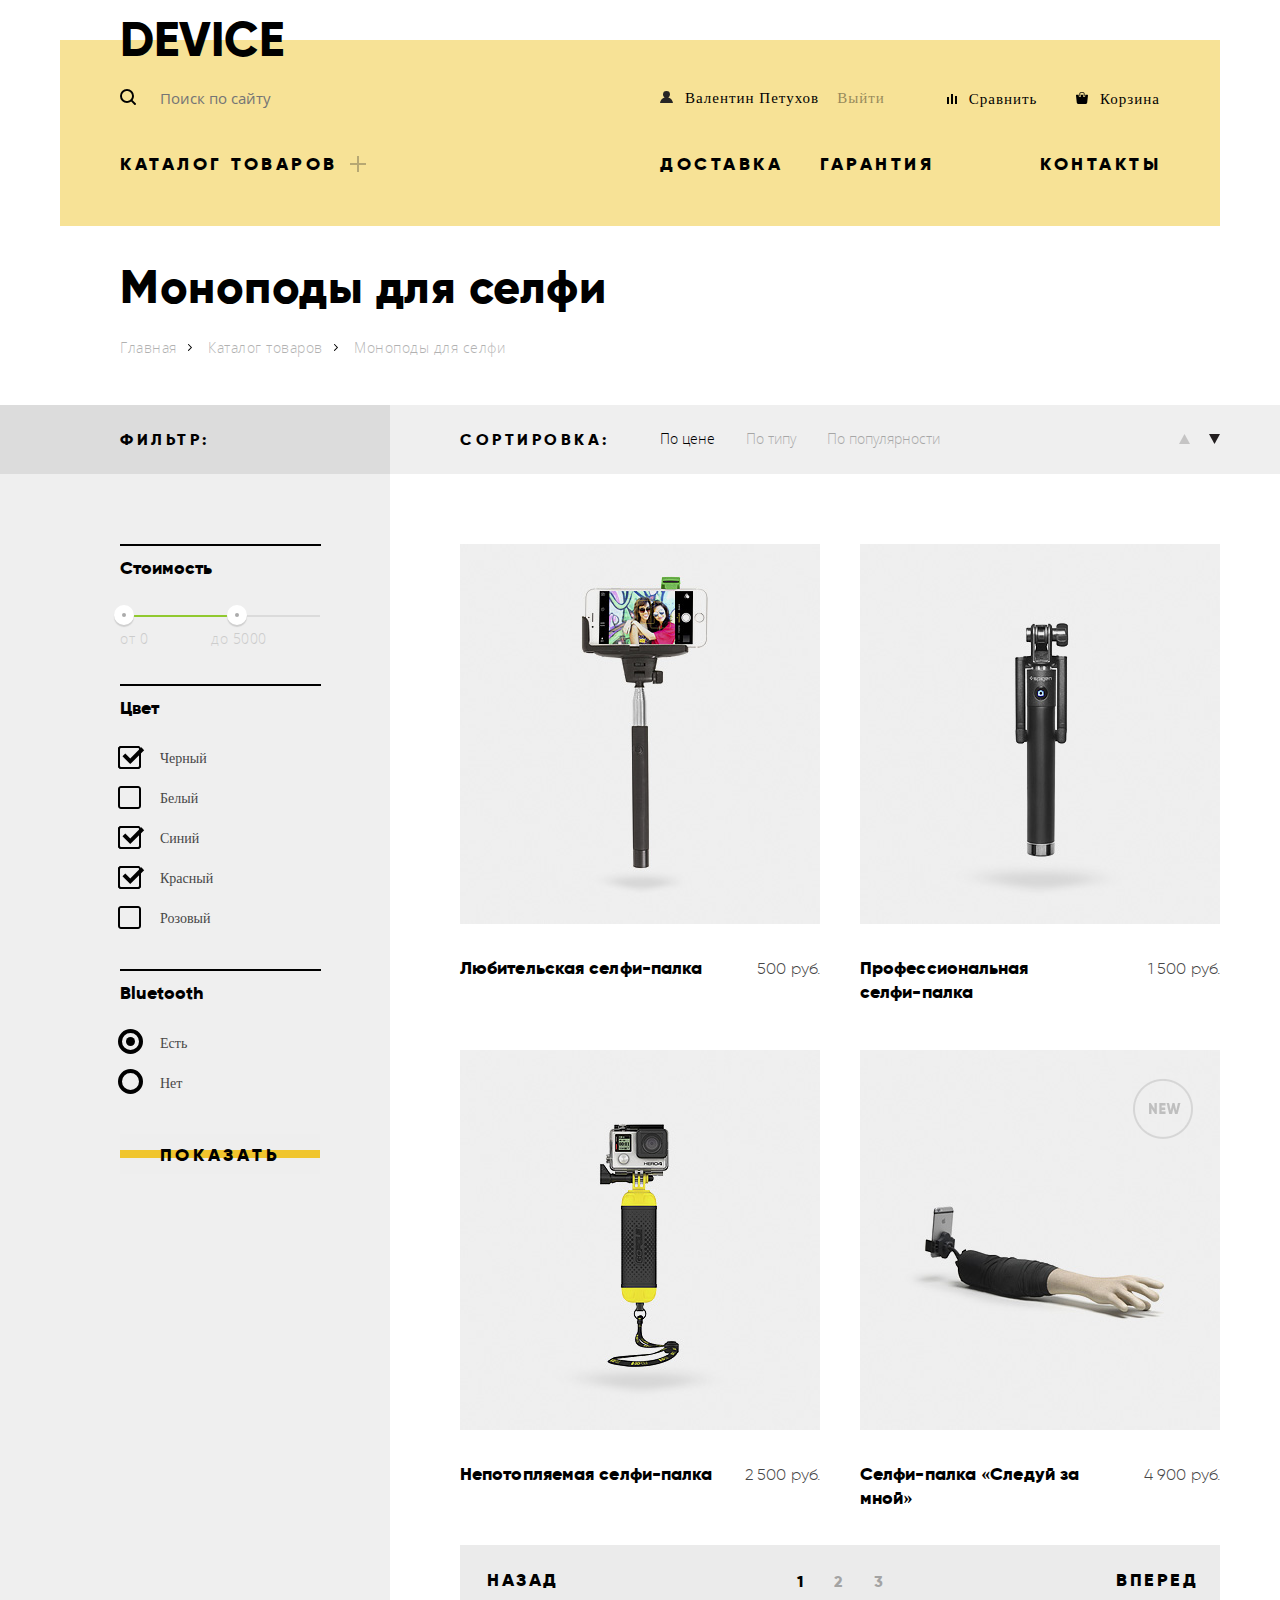
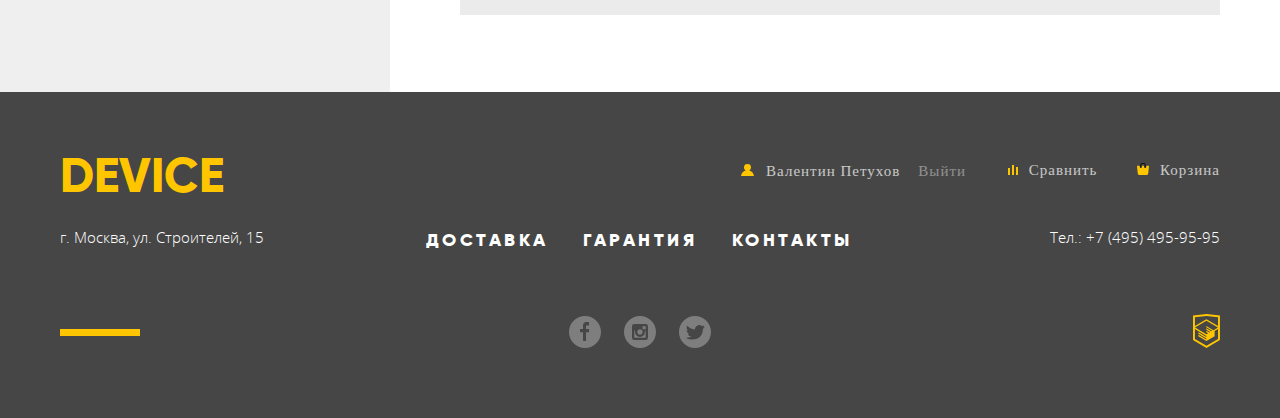
==== commit 77d3b879: "Правки" ====
--- a/catalog.html
+++ b/catalog.html
@@ -11,14 +11,10 @@
             <header class="main-header">
                 <a class="main-header-logo" href="index.html">Device</a>
                 <div class="header-top">
-                    <div class="header-top-search">
-                        <div class="main-header-search">  
-                            <label for="search-icon">
-                                <img src="img/search.svg" alt="Иконка поиска">
-                            </label>
-                            <input type="search" id="search-icon" name="main header search" placeholder="Поиск по сайту"> 
-                            <button class="button button-search" type="button">Найти</button>
-                        </div>
+                    <div class="main-header-search"> 
+                        <label class="visually-hidden" for="search-icon">Поиск по сайту</label>
+                        <input type="search" id="search-icon" name="main header search" placeholder="Поиск по сайту"> 
+                        <button class="button button-search" type="button">Найти</button>
                     </div>
                     <ul class="user-navigation-list">
                         <li class="user-navigation-item"> 
@@ -83,7 +79,7 @@
             </header>
         </div>
         <main>
-            <div class="breadcrumbs-wrapper container">                
+            <div class="breadcrumbs-wrapper container"> 
                 <h1>Моноподы для селфи</h1>
                 <ul class="breadcrumbs-list">
                     <li class="breadcrumbs-item">
--- a/css/style.css
+++ b/css/style.css
@@ -153,23 +153,11 @@
     display: flex;
     justify-content: space-between;
     padding-top: 3px;
-    padding-bottom: 35px;
-}
-
-.header-top-search {
-    position: relative;
+    padding-bottom: 29px;
 }
 
 .button-search {
-    position: absolute;
-    
-    display: none;
-    
-    top: -8px;
-    left: 355px;
-    
-    padding: 0;
-    margin: 0;
+    visibility: hidden;
     
     width: 81px;
     height: 45px;
@@ -200,30 +188,38 @@
     color: #ffffff;
 }
 
+.main-header-search {
+    margin-top: -8px;
+}
+
 .main-header-search input:focus + .button-search {
-    display: block;
-}
-
-.main-header-search img {
-    position: relative;
-    top: 3px;
-    left: 3px;
+    visibility: visible;
 }
 
 .main-header-search input {
-    padding-left: 20px;
+    padding-left: 40px;
     background-color: #f7e296;
     border: none;
     
-    opacity: 0.3;
+    padding-bottom: 11px;
+    
+    background-image: url(../img/search.svg);
+    background-repeat: no-repeat;
+    
+    border-bottom: 2px solid rgba(0, 0, 0, 0);
+    margin-right: -5px;
 }
 
 .main-header-search input:hover {
     opacity: 0.6;
 }
 
-.main-header-search input:active {
+.main-header-search input:focus {
     opacity: 1;
+    
+    width: 355px;
+    border-bottom: 2px solid #000000;
+    outline: none;
 }
 
 .user-navigation-list {
@@ -1832,21 +1828,28 @@
     margin-right: 0;
 }
 
-.catalog-item-img img:hover {
-    opacity: 0.7;
-}
-
 .catalog-item-action {
     position: absolute;
-    top: 170px;
-    left: 80px;
-    
-    display: none;
-    flex-direction: column;
-}
-
-.catalog-item-img img:hover + .catalog-item-action {
-    display: flex;
+    
+    display: flex;
+    justify-content: center;
+    align-items: center;
+    
+    top: 0px;
+    left: 0px;
+    
+    width: 360px;
+    height: 380px;
+    
+    flex-direction: column; 
+    background-color: rgba(255, 255, 255, 0.5);
+    
+    visibility: hidden;
+}
+
+.catalog-item-img:hover .catalog-item-action {
+    visibility: visible;
+    
 }
 
 .catalog-item-action-buy {
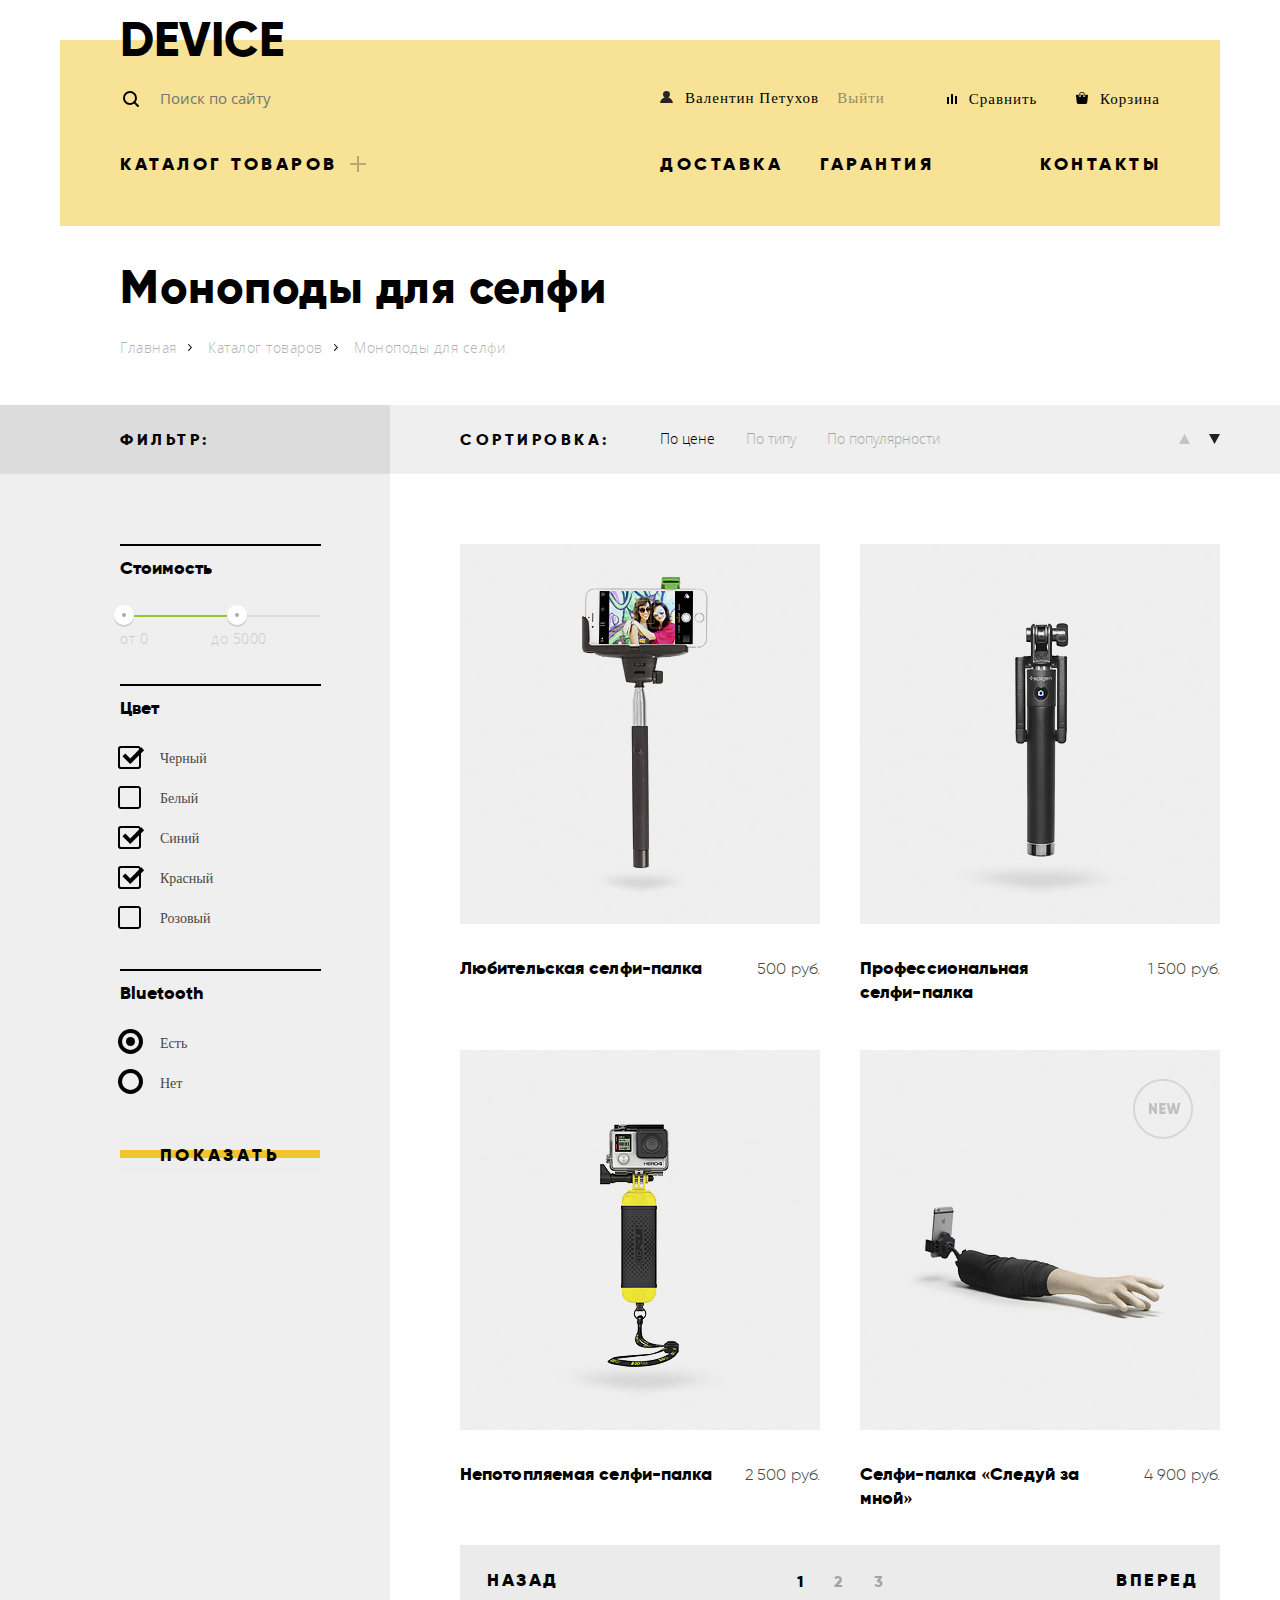
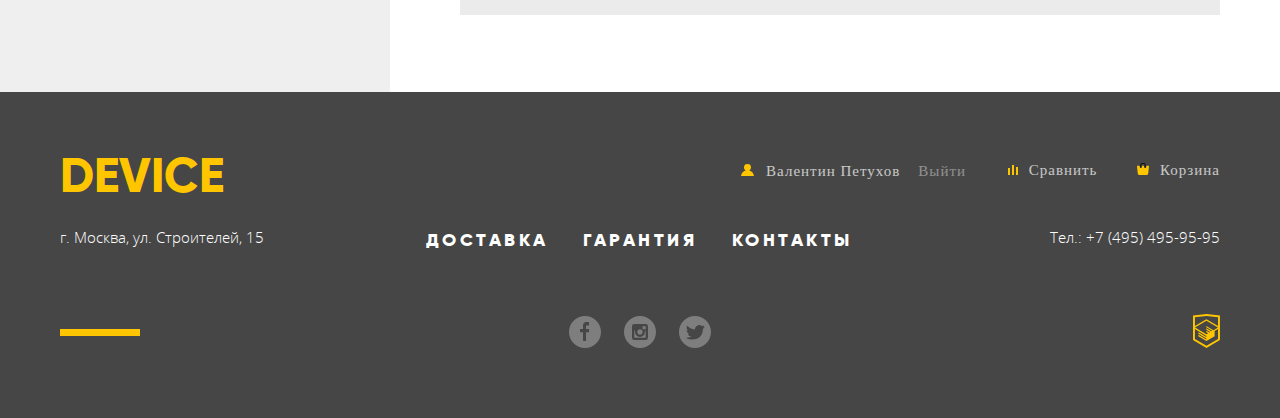
==== commit cf5d8069: "Красота" ====
--- a/catalog.html
+++ b/catalog.html
@@ -24,20 +24,22 @@
                                 <div class="user-navigation-name-catalog">Выйти</div>
                             </a>
                         </li>
-                        <ul class="user-navigation-compare-basket">
-                            <li class="user-navigation-item">
-                                <a class="user-navigation-compare" href="compare.html"> 
-                                    <svg xmlns="http://www.w3.org/2000/svg" width="10" height="10" viewBox="0 0 10 10"><path d="M8 2h1.984v8H8zM0 3h1.984v7H0zM4 0h2v10H4z"/></svg>
-                                    <b>Сравнить</b>
-                                </a>
-                            </li>
-                            <li class="user-navigation-item">
-                                <a class="user-navigation-basket" href="basket.html"> 
-                                    <svg xmlns="http://www.w3.org/2000/svg" width="12" height="12" viewBox="0 0 12 12"><path d="M11.864 3.017a.429.429 0 0 0-.327-.154H9.225V4.09c0 .563-.484 1.022-1.08 1.022-.594 0-1.078-.458-1.078-1.022V2.863H4.909V4.09c0 .563-.485 1.022-1.08 1.022-.595 0-1.078-.458-1.078-1.022V2.863H.438a.43.43 0 0 0-.327.154.472.472 0 0 0-.108.358l.776 7.134c.015.806.642 1.455 1.411 1.455h7.595c.77 0 1.396-.649 1.411-1.455l.776-7.134a.476.476 0 0 0-.108-.358z"/><path d="M3.829 4.499c.239 0 .433-.184.433-.409V1.84c0-.632.672-1.022 1.295-1.022h1.079c.655 0 1.078.401 1.078 1.022v2.25c0 .225.194.409.431.409.239 0 .433-.184.433-.409V1.84C8.577.773 7.761 0 6.636 0H5.557c-1.19 0-2.159.826-2.159 1.84v2.25c0 .225.194.409.431.409z"/></svg>
-                                    <b>Корзина</b>
-                                </a>
-                            </li>
-                        </ul>
+                        <li>
+                            <ul class="user-navigation-compare-basket">
+                                <li class="user-navigation-item">
+                                    <a class="user-navigation-compare" href="compare.html"> 
+                                        <svg xmlns="http://www.w3.org/2000/svg" width="10" height="10" viewBox="0 0 10 10"><path d="M8 2h1.984v8H8zM0 3h1.984v7H0zM4 0h2v10H4z"/></svg>
+                                        <b>Сравнить</b>
+                                    </a>
+                                </li>
+                                <li class="user-navigation-item">
+                                    <a class="user-navigation-basket" href="basket.html"> 
+                                        <svg xmlns="http://www.w3.org/2000/svg" width="12" height="12" viewBox="0 0 12 12"><path d="M11.864 3.017a.429.429 0 0 0-.327-.154H9.225V4.09c0 .563-.484 1.022-1.08 1.022-.594 0-1.078-.458-1.078-1.022V2.863H4.909V4.09c0 .563-.485 1.022-1.08 1.022-.595 0-1.078-.458-1.078-1.022V2.863H.438a.43.43 0 0 0-.327.154.472.472 0 0 0-.108.358l.776 7.134c.015.806.642 1.455 1.411 1.455h7.595c.77 0 1.396-.649 1.411-1.455l.776-7.134a.476.476 0 0 0-.108-.358z"/><path d="M3.829 4.499c.239 0 .433-.184.433-.409V1.84c0-.632.672-1.022 1.295-1.022h1.079c.655 0 1.078.401 1.078 1.022v2.25c0 .225.194.409.431.409.239 0 .433-.184.433-.409V1.84C8.577.773 7.761 0 6.636 0H5.557c-1.19 0-2.159.826-2.159 1.84v2.25c0 .225.194.409.431.409z"/></svg>
+                                        <b>Корзина</b>
+                                    </a>
+                                </li>
+                            </ul>
+                        </li>
                     </ul>
                 </div>
                 <nav class="main-navigation">
@@ -48,18 +50,24 @@
                                 <img src="img/plus.svg" width="16" height="16" alt="Иконка поиска">
                             </a>
                             <ul class="submenu-catalog">
-                                <ul class="submenu-catalog-list">
-                                    <li class="submenu-catalog-item"><a href="catalog.html">Виртуальная реальность</a></li>
-                                    <li class="submenu-catalog-item"><a href="catalog.html">Моноподы для селфи</a></li>
-                                    <li class="submenu-catalog-item"><a href="catalog.html">Экшн-камеры</a></li>
-                                </ul>
-                                <ul class="submenu-catalog-list">
-                                    <li class="submenu-catalog-item"><a href="catalog.html">Фитнес-браслеты</a></li>
-                                    <li class="submenu-catalog-item"><a href="catalog.html">Умные часы</a></li>
-                                </ul>
-                                <ul class="submenu-catalog-list">
-                                    <li class="submenu-catalog-item"><a href="catalog.html">Квадрокоптеры</a></li>
-                                </ul>
+                                <li>
+                                    <ul class="submenu-catalog-list">
+                                        <li class="submenu-catalog-item"><a href="catalog.html">Виртуальная реальность</a></li>
+                                        <li class="submenu-catalog-item"><a href="catalog.html">Моноподы для селфи</a></li>
+                                        <li class="submenu-catalog-item"><a href="catalog.html">Экшн-камеры</a></li>
+                                    </ul>
+                                </li>
+                                <li>
+                                    <ul class="submenu-catalog-list">
+                                        <li class="submenu-catalog-item"><a href="catalog.html">Фитнес-браслеты</a></li>
+                                        <li class="submenu-catalog-item"><a href="catalog.html">Умные часы</a></li>
+                                    </ul>
+                                </li>
+                                <li>
+                                    <ul class="submenu-catalog-list">
+                                        <li class="submenu-catalog-item"><a href="catalog.html">Квадрокоптеры</a></li>
+                                    </ul>
+                                </li>
                             </ul>
                         </li>
                     </ul>
@@ -100,33 +108,37 @@
                         <section class="sorting">
                             <h2>Сортировка:</h2>
                             <ul class="sorting-list">
-                                <ul class="sorting-content">
-                                    <li class="sorting-item">
-                                        <a class="sorting-item-button sorting-item-button-current" href="#">По цене</a>
-                                    </li>
-                                    <li class="sorting-item">
-                                        <a class="sorting-item-button" href="#">По типу</a>
-                                    </li>
-                                    <li class="sorting-item">
-                                        <a class="sorting-item-button" href="#">По популярности</a>
-                                    </li>
-                                </ul>
-                                <ul class="sorting-arrow">
-                                    <li class="sorting-item">
-                                        <ul class="arrow">
-                                            <li class="sorting-item-up">
-                                                <a class="arrow-button arrow-button-up" href="#">
-                                                    <img src="img/icon-up-dir.svg" alt="Сортировка по возрастанию">
-                                                </a>
-                                            </li>
-                                            <li class="sorting-item-donw">
-                                                <a class="arrow-button arrow-button-down" href="#">
-                                                    <img src="img/icon-down-dir.svg" alt="Сортировка по убыванию">
-                                                </a>
-                                            </li>
-                                        </ul>  
-                                    </li>
-                                </ul>
+                                <li>
+                                    <ul class="sorting-content">
+                                        <li class="sorting-item">
+                                            <a class="sorting-item-button sorting-item-button-current" href="#">По цене</a>
+                                        </li>
+                                        <li class="sorting-item">
+                                            <a class="sorting-item-button" href="#">По типу</a>
+                                        </li>
+                                        <li class="sorting-item">
+                                            <a class="sorting-item-button" href="#">По популярности</a>
+                                        </li>
+                                    </ul>
+                                </li>
+                                <li>
+                                    <ul class="sorting-arrow">
+                                        <li class="sorting-item">
+                                            <ul class="arrow">
+                                                <li class="sorting-item-up">
+                                                    <a class="arrow-button arrow-button-up" href="#">
+                                                        <img src="img/icon-up-dir.svg" alt="Сортировка по возрастанию">
+                                                    </a>
+                                                </li>
+                                                <li class="sorting-item-donw">
+                                                    <a class="arrow-button arrow-button-down" href="#">
+                                                        <img src="img/icon-down-dir.svg" alt="Сортировка по убыванию">
+                                                    </a>
+                                                </li>
+                                            </ul>  
+                                        </li>
+                                    </ul>
+                                </li>
                             </ul>
                         </section>
                     </div>
@@ -323,20 +335,22 @@
                                 <div class="user-menu-name-catalog">Выйти</div>
                             </a>
                         </li>
-                        <ul class="user-menu-compare-basket">
-                            <li class="user-menu-item user-menu-compare">
-                                <a class="user-menu-compare" href="compare.html">
-                                    <svg xmlns="http://www.w3.org/2000/svg" width="10" height="10" viewBox="0 0 10 10"><path fill="#FFC600" d="M8 2h1.984v8H8zM0 3h1.984v7H0zM4 0h2v10H4z"/></svg>
-                                    <b>Сравнить</b>
-                                </a>
-                            </li>
-                            <li class="user-menu-item user-menu-basket">
-                                <a class="user-menu-basket" href="basket.html">
-                                    <svg xmlns="http://www.w3.org/2000/svg" width="12" height="12" viewBox="0 0 12 12"><path fill="#FFC600" d="M11.864 3.017a.429.429 0 0 0-.327-.154H9.225V4.09c0 .563-.484 1.022-1.08 1.022-.594 0-1.078-.458-1.078-1.022V2.863H4.909V4.09c0 .563-.485 1.022-1.08 1.022-.595 0-1.078-.458-1.078-1.022V2.863H.438a.43.43 0 0 0-.327.154.472.472 0 0 0-.108.358l.776 7.134c.015.806.642 1.455 1.411 1.455h7.595c.77 0 1.396-.649 1.411-1.455l.776-7.134a.476.476 0 0 0-.108-.358z"/><path d="M3.829 4.499c.239 0 .433-.184.433-.409V1.84c0-.632.672-1.022 1.295-1.022h1.079c.655 0 1.078.401 1.078 1.022v2.25c0 .225.194.409.431.409.239 0 .433-.184.433-.409V1.84C8.577.773 7.761 0 6.636 0H5.557c-1.19 0-2.159.826-2.159 1.84v2.25c0 .225.194.409.431.409z"/></svg>
-                                    <b>Корзина</b>
-                                </a>
-                            </li>
-                        </ul>
+                        <li>
+                            <ul class="user-menu-compare-basket">
+                                <li class="user-menu-item user-menu-compare">
+                                    <a class="user-menu-compare" href="compare.html">
+                                        <svg xmlns="http://www.w3.org/2000/svg" width="10" height="10" viewBox="0 0 10 10"><path fill="#FFC600" d="M8 2h1.984v8H8zM0 3h1.984v7H0zM4 0h2v10H4z"/></svg>
+                                        <b>Сравнить</b>
+                                    </a>
+                                </li>
+                                <li class="user-menu-item user-menu-basket">
+                                    <a class="user-menu-basket" href="basket.html">
+                                        <svg xmlns="http://www.w3.org/2000/svg" width="12" height="12" viewBox="0 0 12 12"><path fill="#FFC600" d="M11.864 3.017a.429.429 0 0 0-.327-.154H9.225V4.09c0 .563-.484 1.022-1.08 1.022-.594 0-1.078-.458-1.078-1.022V2.863H4.909V4.09c0 .563-.485 1.022-1.08 1.022-.595 0-1.078-.458-1.078-1.022V2.863H.438a.43.43 0 0 0-.327.154.472.472 0 0 0-.108.358l.776 7.134c.015.806.642 1.455 1.411 1.455h7.595c.77 0 1.396-.649 1.411-1.455l.776-7.134a.476.476 0 0 0-.108-.358z"/><path d="M3.829 4.499c.239 0 .433-.184.433-.409V1.84c0-.632.672-1.022 1.295-1.022h1.079c.655 0 1.078.401 1.078 1.022v2.25c0 .225.194.409.431.409.239 0 .433-.184.433-.409V1.84C8.577.773 7.761 0 6.636 0H5.557c-1.19 0-2.159.826-2.159 1.84v2.25c0 .225.194.409.431.409z"/></svg>
+                                        <b>Корзина</b>
+                                    </a>
+                                </li>
+                            </ul>
+                        </li>
                     </ul>      
                 </div>
                 <div class="footer-center"> 
--- a/css/style.css
+++ b/css/style.css
@@ -156,7 +156,7 @@
     padding-bottom: 29px;
 }
 
-.button-search {
+.button-search {    
     visibility: hidden;
     
     width: 81px;
@@ -189,6 +189,8 @@
 }
 
 .main-header-search {
+    display: flex;
+    
     margin-top: -8px;
 }
 
@@ -196,14 +198,18 @@
     visibility: visible;
 }
 
-.main-header-search input {
+.main-header-search input {    
     padding-left: 40px;
     background-color: #f7e296;
     border: none;
     
-    padding-bottom: 11px;
+    padding-top: 6px;
+    padding-bottom: 4px;
+    
+    line-height: 30px;
     
     background-image: url(../img/search.svg);
+    background-position: 3px 16px;
     background-repeat: no-repeat;
     
     border-bottom: 2px solid rgba(0, 0, 0, 0);
@@ -323,13 +329,17 @@
 
     list-style: none;
         
-    width: 220px;
+    width: 250px;
 }
 
 .catalog-product {
     position: relative;   
     
     word-spacing: 1px;
+}
+
+.submenu-catalog-item {
+    width: 200px;
 }
 
 .catalog-product b:hover,
@@ -361,13 +371,13 @@
     padding-bottom: 40px;
     padding-left: 60px; 
     padding-right: 500px;
-
+    
+    width: 600px;
+    
+    left: 0;
+    bottom: 0;
+    
     list-style: none;
-    
-    width: 600px;
-    
-    left: 0;
-    bottom: 0px;
     
     display: none;
     background-color: #f7e296;
@@ -699,8 +709,7 @@
 .feature-item span {
     font-size: 18px;
     font-family: "Gilroy";
-    font-weight: 700;  
-    
+    font-weight: 700;
 }
 
 .directory-container {
@@ -1042,16 +1051,16 @@
     margin-bottom: 40px;
 }
 
-.contact-maps img{
-    margin-bottom: 59px;
-}
-
 .contact-button,
 .info-button {
     width: 260px;
     margin-bottom: 82px;
 }
 
+.contact-button {
+    margin-top: 59px;
+}
+
 .main-footer {
     background-color: #464646;
 }
@@ -1240,6 +1249,30 @@
     opacity: 0.3;
 }
 
+@keyframes invisibility {
+    0% {
+        opacity: 0;
+    }
+    
+    100% {
+        opacity: 1;
+    }
+}
+
+@keyframes redness {
+    0% {
+        background-color: rgba(234, 234, 234, 0.5);
+    }
+    
+    50% {
+        background-color: rgba(255, 0, 0, 0.5);
+    }
+    
+    100% {
+        background-color: rgba(234, 234, 234, 0.5);
+    }
+}
+
 .modal {
     width: 960px;
     margin: 0 auto;
@@ -1264,6 +1297,16 @@
     z-index: 10;
 }
 
+.modal-feedback-show {
+    display: block;
+    
+    animation: invisibility 1s;
+}
+
+.modal-error {
+    animation: redness 0.5s;
+}
+
 .modal-close {
     position: absolute;
     
@@ -1282,6 +1325,8 @@
     cursor: pointer;
     
     opacity: 0.5;
+    
+    z-index: 50;
 }
 
 .modal-close::before,
@@ -1336,24 +1381,59 @@
 }
 
 .modal-feedback-content input {
-    width: 340px;
-    height: 45px;
-    padding-left: 20px;
-    
-    background-color: #f2f2f2;
-    border: none;
+    width: 334px;
+    height: 39px;
+    padding-left: 17px;
+    
+    background-color: rgba(234, 234, 234, 0.5);
+    border: 3px solid rgba(234, 234, 234, 0);
+}
+
+.modal-feedback-content input:invalid {
+    background-color: rgba(255, 0, 0, 0.5);
+}
+
+.modal-feedback-content input:hover,
+.modal-feedback-form textarea:hover {
+    background-color: rgba(234, 234, 234, 0.8);
+}
+
+.modal-feedback-content input:focus,
+.modal-feedback-form textarea:focus {
+    background-color: #ffffff;
+    border: 3px solid #f7e296;
+    outline: none;
 }
 
 .modal-feedback-form textarea {
-    width: 720px;
-    padding: 15px 20px;
-    
-    background-color: #f2f2f2;
-    border: none;
+    width: 714px;
+    padding-left: 17px;
+    padding-top: 12px;
+    
+    background-color: rgba(234, 234, 234, 0.5);
+    border: 3px solid rgba(234, 234, 234, 0);
 }
 
 .modal-feedback-button {
     width: 200px;
+}
+
+@keyframes bounce {
+    0% {
+        transform: translateY(2000px);
+    }
+
+    70% {
+        transform: translateY(-30px);
+    }
+
+    90% {
+        transform: translateY(10px);
+    }
+
+    100% {
+        transform: translateY(0);
+    }
 }
 
 .modal-map {
@@ -1366,18 +1446,38 @@
     margin-left: -480px;
     
     width: 960px;
-    height: 550px;
-    
-    background-color: #ffffff;
-    
+    height: 520px;
+        
     box-shadow: 0 0 20px rgba(0, 0, 0, 0.3);
     
-    z-index: 10;
+    z-index: 25;
+}
+
+.modal-map p {
+    position: absolute;
+    top: 0;
+    left: 0;
+    z-index: 15;
+    
+    margin: 0;
+}
+
+.modal-map iframe {
+    position: relative;
+    z-index: 20;
+    
+    border: none;
+}
+
+.modal-map-show{
+    display: block;
+    
+    animation: bounce 1s;
 }
 
 iframe {
     width: 960px;
-    height: 560px;
+    height: 520px;
     
     margin: 0;
     border: 0;
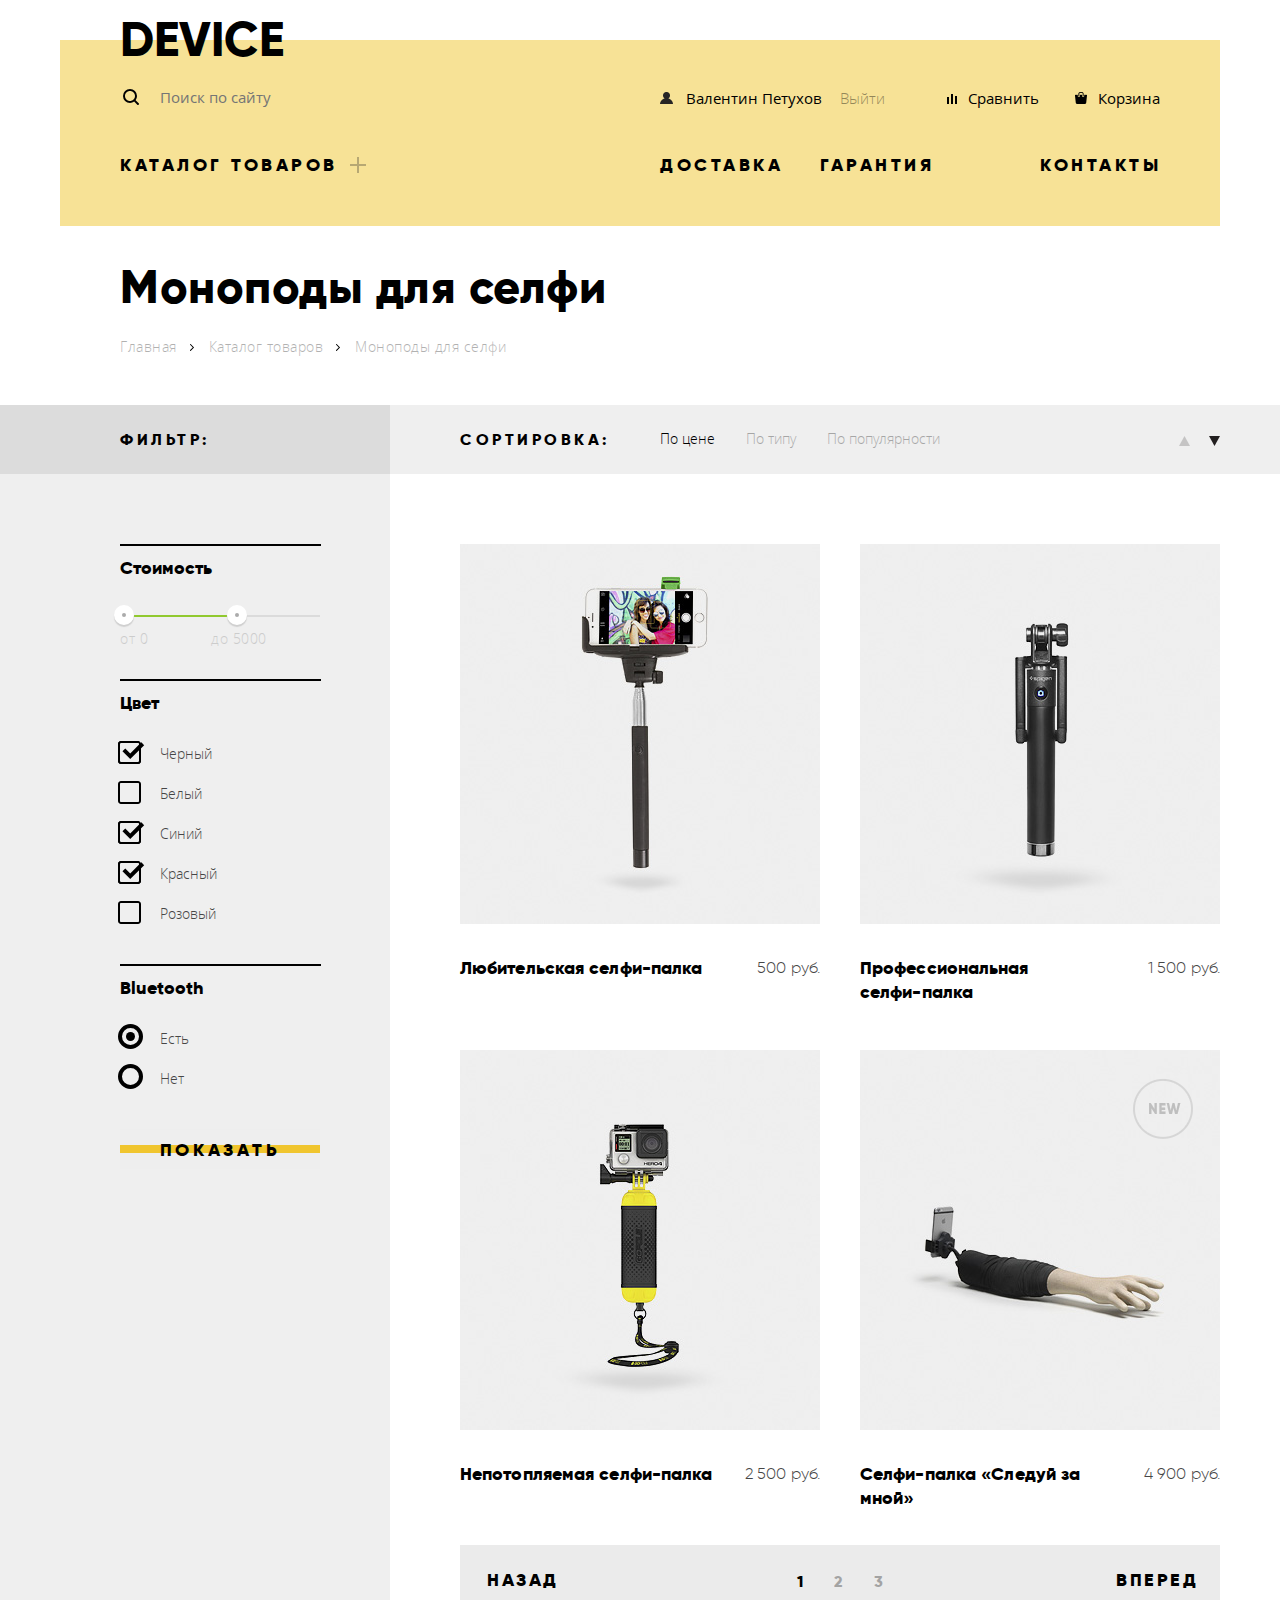
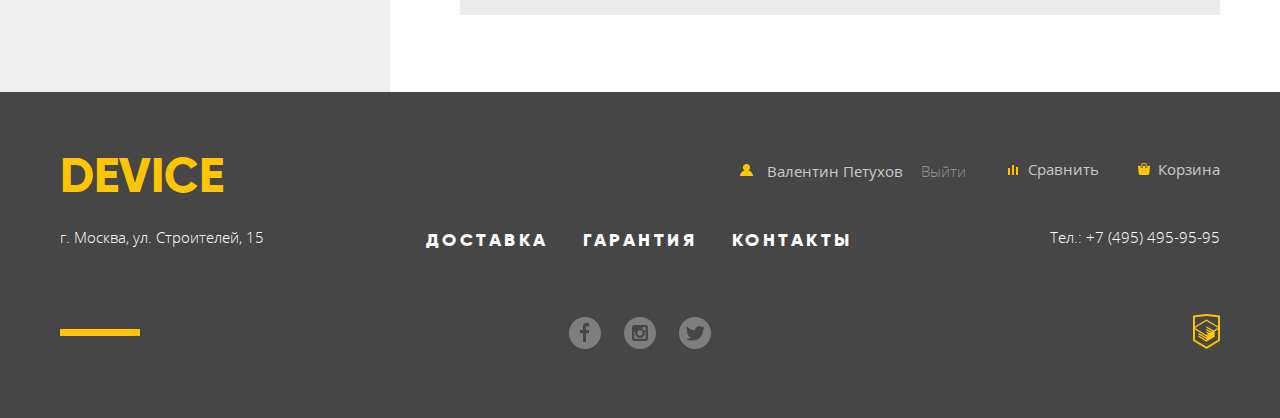
==== commit e11fda49: "финал" ====
--- a/catalog.html
+++ b/catalog.html
@@ -12,14 +12,15 @@
                 <a class="main-header-logo" href="index.html">Device</a>
                 <div class="header-top">
                     <div class="main-header-search"> 
-                        <label class="visually-hidden" for="search-icon">Поиск по сайту</label>
-                        <input type="search" id="search-icon" name="main header search" placeholder="Поиск по сайту"> 
-                        <button class="button button-search" type="button">Найти</button>
+                        <form method="get" action="https://echo.htmlacademy.ru">
+                            <label class="visually-hidden" for="search-icon">Поиск по сайту</label>
+                            <input type="search" id="search-icon" name="main header search" placeholder="Поиск по сайту"> 
+                            <button class="button button-search" type="submit">Найти</button>
+                        </form>
                     </div>
                     <ul class="user-navigation-list">
                         <li class="user-navigation-item"> 
                             <a class="user-navigation-login" href="login.html">
-                                <svg xmlns="http://www.w3.org/2000/svg" width="13" height="12" viewBox="0 0 13 12"><path fill="#272525" d="M.032 12h12.937c-.163-2.643-2.074-4.837-4.671-5.543a3.47 3.47 0 0 0 1.687-2.972 3.485 3.485 0 0 0-6.97 0c0 1.264.68 2.361 1.688 2.972C2.106 7.163.194 9.357.032 12z"/></svg>
                                 <b>Валентин Петухов</b>
                                 <div class="user-navigation-name-catalog">Выйти</div>
                             </a>
@@ -27,14 +28,12 @@
                         <li>
                             <ul class="user-navigation-compare-basket">
                                 <li class="user-navigation-item">
-                                    <a class="user-navigation-compare" href="compare.html"> 
-                                        <svg xmlns="http://www.w3.org/2000/svg" width="10" height="10" viewBox="0 0 10 10"><path d="M8 2h1.984v8H8zM0 3h1.984v7H0zM4 0h2v10H4z"/></svg>
+                                    <a class="user-navigation-compare" href="compare.html">
                                         <b>Сравнить</b>
                                     </a>
                                 </li>
                                 <li class="user-navigation-item">
-                                    <a class="user-navigation-basket" href="basket.html"> 
-                                        <svg xmlns="http://www.w3.org/2000/svg" width="12" height="12" viewBox="0 0 12 12"><path d="M11.864 3.017a.429.429 0 0 0-.327-.154H9.225V4.09c0 .563-.484 1.022-1.08 1.022-.594 0-1.078-.458-1.078-1.022V2.863H4.909V4.09c0 .563-.485 1.022-1.08 1.022-.595 0-1.078-.458-1.078-1.022V2.863H.438a.43.43 0 0 0-.327.154.472.472 0 0 0-.108.358l.776 7.134c.015.806.642 1.455 1.411 1.455h7.595c.77 0 1.396-.649 1.411-1.455l.776-7.134a.476.476 0 0 0-.108-.358z"/><path d="M3.829 4.499c.239 0 .433-.184.433-.409V1.84c0-.632.672-1.022 1.295-1.022h1.079c.655 0 1.078.401 1.078 1.022v2.25c0 .225.194.409.431.409.239 0 .433-.184.433-.409V1.84C8.577.773 7.761 0 6.636 0H5.557c-1.19 0-2.159.826-2.159 1.84v2.25c0 .225.194.409.431.409z"/></svg>
+                                    <a class="user-navigation-basket" href="basket.html">
                                         <b>Корзина</b>
                                     </a>
                                 </li>
@@ -47,7 +46,6 @@
                         <li class="menu-catalog-item">
                             <a class="catalog-product" href="catalog.html"> 
                                 <b>Каталог товаров</b>
-                                <img src="img/plus.svg" width="16" height="16" alt="Иконка поиска">
                             </a>
                             <ul class="submenu-catalog">
                                 <li>
@@ -92,11 +90,9 @@
                 <ul class="breadcrumbs-list">
                     <li class="breadcrumbs-item">
                         <a href="index.html">Главная</a>
-                        <svg xmlns="http://www.w3.org/2000/svg" width="4" height="7" viewBox="0 0 4 7"><path d="M3.83 3.132L.861.144a.5.5 0 0 0-.713 0 .508.508 0 0 0 0 .718l2.611 2.629L.148 6.12a.51.51 0 0 0 0 .72.5.5 0 0 0 .713 0L3.83 3.852a.51.51 0 0 0 .147-.36.507.507 0 0 0-.147-.36z"/></svg>
                     </li>
                     <li class="breadcrumbs-item">
                         <a href="catalog.html">Каталог товаров</a>
-                        <svg xmlns="http://www.w3.org/2000/svg" width="4" height="7" viewBox="0 0 4 7"><path d="M3.83 3.132L.861.144a.5.5 0 0 0-.713 0 .508.508 0 0 0 0 .718l2.611 2.629L.148 6.12a.51.51 0 0 0 0 .72.5.5 0 0 0 .713 0L3.83 3.852a.51.51 0 0 0 .147-.36.507.507 0 0 0-.147-.36z"/></svg>
                     </li>
                     <li class="breadcrumbs-item breadcrumbs-current"><a href="catalog.html">Моноподы для селфи</a></li>
                 </ul>                
@@ -122,22 +118,14 @@
                                     </ul>
                                 </li>
                                 <li>
-                                    <ul class="sorting-arrow">
-                                        <li class="sorting-item">
-                                            <ul class="arrow">
-                                                <li class="sorting-item-up">
-                                                    <a class="arrow-button arrow-button-up" href="#">
-                                                        <img src="img/icon-up-dir.svg" alt="Сортировка по возрастанию">
-                                                    </a>
-                                                </li>
-                                                <li class="sorting-item-donw">
-                                                    <a class="arrow-button arrow-button-down" href="#">
-                                                        <img src="img/icon-down-dir.svg" alt="Сортировка по убыванию">
-                                                    </a>
-                                                </li>
-                                            </ul>  
-                                        </li>
-                                    </ul>
+                                    <ul class="arrow">
+                                        <li class="sorting-item-up">
+                                            <a class="arrow-button arrow-button-up" href="#"></a>
+                                        </li>
+                                        <li class="sorting-item-donw">
+                                            <a class="arrow-button arrow-button-down" href="#"></a>
+                                        </li>
+                                    </ul>  
                                 </li>
                             </ul>
                         </section>
@@ -229,61 +217,51 @@
                                         <div class="catalog-item-img">
                                             <img src="img/item-1.jpg" width="360" height="380" alt="Любительская селфи-палка">
                                             <div class="catalog-item-action">
-                                                <button class="button catalog-item-action-buy" type="button">В корзину</button>
-                                                <button class="button catalog-item-action-compare" type="button">Добавить к сравнению</button>
+                                                <a href="#" class="button catalog-item-action-buy">В корзину</a>
+                                                <a href="#" class="button catalog-item-action-compare">Добавить к сравнению</a>
                                             </div>
                                         </div>
                                         <div class="catalog-name-price">
-                                            <div class="catalog-item-name-container">
-                                                <a class="catalog-item-name" href="catalog.html">
-                                                    Любительская селфи-палка
-                                                </a>
-                                            </div>                       
-                                            <div class="catalog-item-price-container"> 
-                                                <span class="catalog-item-price">
-                                                    500 руб.
-                                                </span>
-                                            </div>
+                                            <a class="catalog-item-name" href="catalog.html">
+                                                Любительская селфи-палка
+                                            </a> 
+                                            <span class="catalog-item-price">
+                                                500 руб.
+                                            </span>
                                         </div>
                                     </li>
                                     <li class="catalog-item">                           
                                         <div class="catalog-item-img">
                                             <img src="img/item-2.jpg" width="360" height="380" alt="Профессиональная селфи-палка">
                                             <div class="catalog-item-action">
-                                                <button class="button catalog-item-action-buy" type="button">В корзину</button>
-                                                <button class="button catalog-item-action-compare" type="button">Добавить к сравнению</button>
-                                            </div>
-                                        </div>                                   <div class="catalog-name-price">
-                                            <div class="catalog-item-name-container">
-                                                <a class="catalog-item-name" href="catalog.html">
-                                                    Профессиональная<br> селфи-палка
-                                                </a>
-                                            </div>                       
-                                            <div class="catalog-item-price-container">                        
-                                                <span class="catalog-item-price">
-                                                    1 500 руб.
-                                                </span>
-                                            </div>
+                                                <a href="#" class="button catalog-item-action-buy">В корзину</a>
+                                                <a href="#" class="button catalog-item-action-compare">Добавить к сравнению</a>
+                                            </div>
+                                        </div>                                   
+                                        <div class="catalog-name-price">
+                                            <a class="catalog-item-name" href="catalog.html">
+                                                Профессиональная &emsp; селфи-палка
+                                            </a>                       
+                                            <span class="catalog-item-price">
+                                                1 500 руб.
+                                            </span>
                                         </div> 
                                     </li>
                                     <li class="catalog-item">                           
                                         <div class="catalog-item-img">
                                             <img src="img/item-3.jpg" width="360" height="380" alt="Непотопляемая селфи-палка">
                                             <div class="catalog-item-action">
-                                                <button class="button catalog-item-action-buy" type="button">В корзину</button>
-                                                <button class="button catalog-item-action-compare" type="button">Добавить к сравнению</button>
-                                            </div>
-                                        </div>                                   <div class="catalog-name-price">
-                                            <div class="catalog-item-name-container">
-                                                <a class="catalog-item-name" href="catalog.html">
-                                                    Непотопляемая селфи-палка
-                                                </a>
-                                            </div>                       
-                                            <div class="catalog-item-price-container">                        
-                                                <span class="catalog-item-price">
-                                                    2 500 руб.
-                                                </span>
-                                            </div>
+                                                <a href="#" class="button catalog-item-action-buy">В корзину</a>
+                                                <a href="#" class="button catalog-item-action-compare">Добавить к сравнению</a>
+                                            </div>
+                                        </div>                                   
+                                        <div class="catalog-name-price">
+                                            <a class="catalog-item-name" href="catalog.html">
+                                                Непотопляемая селфи-палка
+                                            </a>        
+                                            <span class="catalog-item-price">
+                                                2 500 руб.
+                                            </span>
                                         </div>
                                     </li>
                                     <li class="catalog-item"> 
@@ -291,31 +269,28 @@
                                         <div class="catalog-item-img">
                                             <img src="img/item-4.jpg" width="360" height="380" alt="Селфи-палка «Следуй за мной»">
                                             <div class="catalog-item-action"> 
-                                                <button class="button catalog-item-action-buy" type="button">В корзину</button>
-                                                <button class="button catalog-item-action-compare" type="button">Добавить к сравнению</button>
-                                            </div>
-                                        </div>                                   <div class="catalog-name-price">
-                                            <div class="catalog-item-name-container">
-                                                <a class="catalog-item-name" href="catalog.html">
-                                                    Селфи-палка «Следуй за мной»
-                                                </a>
-                                            </div>                       
-                                            <div class="catalog-item-price-container">                        
-                                                <span class="catalog-item-price">
-                                                    4 900 руб.
-                                                </span>
-                                            </div>
+                                                <a href="#" class="button catalog-item-action-buy">В корзину</a>
+                                                <a href="#" class="button catalog-item-action-compare">Добавить к сравнению</a>
+                                            </div>
+                                        </div>                                   
+                                        <div class="catalog-name-price">
+                                            <a class="catalog-item-name" href="catalog.html">
+                                                Селфи-палка «Следуй за мной»
+                                            </a>
+                                            <span class="catalog-item-price">
+                                                4 900 руб.
+                                            </span>
                                         </div>
                                     </li>                    
                                 </ul>
                                 <div class="pagination">
-                                    <button class="button pagination-button pagination-button-back" type="button">Назад</button>
+                                    <a class="button pagination-button pagination-button-back">Назад</a>
                                     <ul class="pagination-list">
                                         <li class="pagination-item pagination-item-current"><a href="catalog.html">1</a></li>
                                         <li class="pagination-item"><a href="catalog.html">2</a></li>
                                         <li class="pagination-item"><a href="catalog.html">3</a></li>
                                     </ul>
-                                    <button class="button pagination-button pagination-button-next" type="button">Вперед</button>
+                                    <a class="button pagination-button pagination-button-next">Вперед</a>
                                 </div>                
                             </section>
                         </div>
@@ -328,24 +303,21 @@
                 <div class="footer-top">  
                     <a class="main-footer-logo" href="index.html">Device</a>
                     <ul class="user-menu-list">
-                        <li class="user-menu-item user-menu-login">
+                        <li class="user-menu-item">
                             <a class="user-menu-login" href="login.html">
-                                <svg xmlns="http://www.w3.org/2000/svg" width="13" height="12" viewBox="0 0 13 12"><path fill="#FFC600" d="M.032 12h12.937c-.163-2.643-2.074-4.837-4.671-5.543a3.47 3.47 0 0 0 1.687-2.972 3.485 3.485 0 0 0-6.97 0c0 1.264.68 2.361 1.688 2.972C2.106 7.163.194 9.357.032 12z"/></svg>
                                 <b>Валентин Петухов</b>
                                 <div class="user-menu-name-catalog">Выйти</div>
                             </a>
                         </li>
                         <li>
                             <ul class="user-menu-compare-basket">
-                                <li class="user-menu-item user-menu-compare">
+                                <li class="user-menu-item">
                                     <a class="user-menu-compare" href="compare.html">
-                                        <svg xmlns="http://www.w3.org/2000/svg" width="10" height="10" viewBox="0 0 10 10"><path fill="#FFC600" d="M8 2h1.984v8H8zM0 3h1.984v7H0zM4 0h2v10H4z"/></svg>
                                         <b>Сравнить</b>
                                     </a>
                                 </li>
-                                <li class="user-menu-item user-menu-basket">
+                                <li class="user-menu-item">
                                     <a class="user-menu-basket" href="basket.html">
-                                        <svg xmlns="http://www.w3.org/2000/svg" width="12" height="12" viewBox="0 0 12 12"><path fill="#FFC600" d="M11.864 3.017a.429.429 0 0 0-.327-.154H9.225V4.09c0 .563-.484 1.022-1.08 1.022-.594 0-1.078-.458-1.078-1.022V2.863H4.909V4.09c0 .563-.485 1.022-1.08 1.022-.595 0-1.078-.458-1.078-1.022V2.863H.438a.43.43 0 0 0-.327.154.472.472 0 0 0-.108.358l.776 7.134c.015.806.642 1.455 1.411 1.455h7.595c.77 0 1.396-.649 1.411-1.455l.776-7.134a.476.476 0 0 0-.108-.358z"/><path d="M3.829 4.499c.239 0 .433-.184.433-.409V1.84c0-.632.672-1.022 1.295-1.022h1.079c.655 0 1.078.401 1.078 1.022v2.25c0 .225.194.409.431.409.239 0 .433-.184.433-.409V1.84C8.577.773 7.761 0 6.636 0H5.557c-1.19 0-2.159.826-2.159 1.84v2.25c0 .225.194.409.431.409z"/></svg>
                                         <b>Корзина</b>
                                     </a>
                                 </li>
@@ -369,28 +341,19 @@
                     <a class="footer-phone" href="tel:+74954959595">Тел.: +7 (495) 495-95-95</a>
                 </div>
                 <div class="social-htmlacademy">
-                    <div class="horizontal-line-yelow"></div>
-
                     <div class="social">
                         <a class="social-icon social-icon-facebook" href="#">
                             <span class="visually-hidden">Facebook</span>
-                            <svg xmlns="http://www.w3.org/2000/svg" width="32" height="32" viewBox="0 0 32 32"><path fill="#fff" d="M16 0C7.164 0 0 7.163 0 16s7.164 16 16 16c8.837 0 16-7.164 16-16S24.837 0 16 0zm4.062 9.455h-3.021v3.444h3.021v3.445h-3.021v8.61H14.02v-8.61H11v-3.445h3.021V9.455c0-1.902 1.353-3.445 3.021-3.445h3.021v3.445z"/></svg>
                         </a>
                         <a class="social-icon social-icon-instagram" href="#">
                             <span class="visually-hidden">Instagram</span>
-                            <svg xmlns="http://www.w3.org/2000/svg" width="32" height="32" viewBox="0 0 32 32"><g fill="#FFF"><path d="M20.916 16a4.938 4.938 0 1 1-9.877 0c0-.394.051-.773.138-1.14h-.897v6.838h11.396V14.86h-.897c.086.367.137.746.137 1.14z"/><path d="M15.978 18.659c1.466 0 2.659-1.193 2.659-2.659s-1.193-2.659-2.659-2.659c-1.466 0-2.659 1.193-2.659 2.659s1.192 2.659 2.659 2.659zM18.637 10.302h3.039v3.039h-3.039z"/><path d="M16 0C7.164 0 0 7.164 0 16c0 8.837 7.164 16 16 16 8.837 0 16-7.163 16-16 0-8.836-7.163-16-16-16zm7.955 21.698a2.285 2.285 0 0 1-2.279 2.279H10.279A2.285 2.285 0 0 1 8 21.698V10.302a2.286 2.286 0 0 1 2.279-2.279h11.396a2.286 2.286 0 0 1 2.279 2.279v11.396z"/></g></svg>
                         </a>
                         <a class="social-icon social-icon-twitter" href="#">
                             <span class="visually-hidden">Twitter</span>
-                            <svg xmlns="http://www.w3.org/2000/svg" width="32" height="32" viewBox="0 0 32 32">
-                                <path fill="#fff" d="M16 0C7.164 0 0 7.164 0 16c0 8.837 7.164 16 16 16 8.837 0 16-7.163 16-16 0-8.836-7.163-16-16-16zm7.944 12.809c-.251 6.516-3.463 10.832-10.992 10.702h-.486c-.447 0-4.543-.443-5.344-1.823 2.479.19 4.247-.406 5.12-1.136-1.048-.289-2.923-.461-3.251-2.848.384.104.618.221 1.299.113-1.307-.824-2.758-1.519-2.679-3.643.311.317 1.164.518 1.46.457-.768-.233-2.149-3.244-.974-4.781 1.984 1.79 4.075 3.482 7.804 3.643.227-2.214 1.24-3.699 3.168-4.325 1.84-.479 3.255.26 3.901 1.138.737-.224 1.453-.466 2.193-.685-.004.833-.569 1.463-.935 1.709.747.165 1.423-.475 1.423-.475-.184.963-1.094 1.725-1.707 1.954z">
-                                </path>
-                            </svg>   
                         </a>
                     </div>
                     <a class="htmlacademy" href="https://htmlacademy.ru/intensive/htmlcss">
                         <span class="visually-hidden">HTML academy</span>
-                        <svg xmlns="http://www.w3.org/2000/svg" width="26.943" height="34.09" viewBox="0 0 26.943 34.09"><path fill="#FFC600" d="M13.62.017L13.472 0 0 1.412v24.661l13.473 8.017 13.43-7.99.042-.025V1.412L13.62.017zm11.399 12.11L13.495 5.334l-.001-.104-.087.05-.088-.056v.109L1.925 12.118V3.147l11.548-1.212L25.02 3.147v8.98zm-11.614-5.34L24.923 13.5l-4.479 2.64-7.093-4.221-.014 1.415 5.904 3.513-.86.507-5.03-2.992-.014 1.415 3.827 2.275-.782.523-3.031-1.787-.014 1.413 1.853 1.091-1.8 1.081-11.356-6.751 11.371-6.835zm-11.48 8.34l11.411 6.791.016 1.044-7.942-4.728-.015 1.416 7.979 4.795.018 1.076-7.973-4.74-.013 1.414 8.021 4.822.046.025 8.143-4.872-.011-5.177 3.415-2.036v10.021L13.472 31.85 1.925 24.979v-9.852z"/></svg>
                     </a>                                       
                 </div>
             </div>
--- a/css/style.css
+++ b/css/style.css
@@ -21,7 +21,7 @@
 @font-face { 
     font-family: "Open Sans"; 
     src: local("Open Sans light"), 
-        local("OpenSans-light"), 
+        local("Open-Sans-light"), 
         url("../fonts/opensanslight.woff2") format("woff2"), 
         url("../fonts/opensanslight.woff") format("woff"); 
     font-weight: 300;    
@@ -30,8 +30,8 @@
 
 @font-face { 
     font-family: "Open Sans"; 
-    src: local("Open Sans"), 
-        local("OpenSans"), 
+    src: local("Open Sans normal"), 
+        local("Open-Sans-normal"), 
         url("../fonts/opensans.woff2") format("woff2"), 
         url("../fonts/opensans.woff") format("woff"); 
     font-weight: 400; 
@@ -77,11 +77,13 @@
 .button {
     display: inline-block;
     
-    font-family: "Gilroy";
+    font-family: "Gilroy", "Arial", sans-serif;
     font-weight: 700;    
     font-size: 18px;
     line-height: 40px;
     
+    vertical-align: middle;
+    
     letter-spacing: 3.7px;
     
     width: 220px;
@@ -90,20 +92,21 @@
     text-align: center;
     text-transform: uppercase;
     
-    color: #000000;
+    color: rgba(0, 0, 0, 1);
     background-color: #f0c52e;
-    background-image: repeating-linear-gradient(#ffffff 40%, #f0c52e 40%, #f0c52e 60%, #ffffff 60%, #ffffff 100%);
+    background-image: repeating-linear-gradient(#ffffff 40%, #f0c52e 40%, #f0c52e 60%, #ffffff 60%, #ffffff 101%);
     
     border: none;
     cursor: pointer;
 }
 
 .button:hover {
-    background-image: repeating-linear-gradient(#ffffff 0%, #f0c52e 0%, #f0c52e 100%);
-}
-
-.button:active span {
-    opacity: 0.3;
+    background-image: repeating-linear-gradient(#ffffff 0%, #f0c52e 0%, #f0c52e 101%);
+}
+
+.button:active {
+    background-image: repeating-linear-gradient(#ffffff 0%, #f0c52e 0%, #f0c52e 101%);
+    color: rgba(0, 0, 0, 0.3);
 }
 
 a {
@@ -130,7 +133,7 @@
 .main-footer-logo {
     font-size: 48px;
     text-transform: uppercase;
-    font-family: "Gilroy";
+    font-family: "Gilroy", "Arial", sans-serif;
     font-weight: 700;
 }
 
@@ -163,7 +166,7 @@
     height: 45px;
     
     font-size: 15px;
-    font-family: "Open Sans";
+    font-family: "Open Sans", "Arial", sans-serif;
     font-weight: 300;   
     letter-spacing: 0.5px;
     text-transform: none;
@@ -204,12 +207,12 @@
     border: none;
     
     padding-top: 6px;
-    padding-bottom: 4px;
-    
-    line-height: 30px;
+    padding-bottom: 5px;
+    
+    height: 44px;
     
     background-image: url(../img/search.svg);
-    background-position: 3px 16px;
+    background-position: 3px 14px;
     background-repeat: no-repeat;
     
     border-bottom: 2px solid rgba(0, 0, 0, 0);
@@ -246,34 +249,25 @@
     letter-spacing: 1px;
 }
 
-.user-navigation-login svg {
-    position: relative;
-    top: 8px;
-    margin-right: 6px;
+.user-navigation-login::before {
+    content: url(../img/user.png);
+    
+    margin-right: 7px;
+}
+
+.user-navigation-login:hover:before {
+    opacity: 0.8;
 }
 
 .user-navigation-item div{
     margin-left: 6px;
 }
 
-.user-navigation-compare svg,
-.user-navigation-basket svg {
-    padding-right: 7px; 
-}
-
 .user-navigation-name:hover {
     opacity: 0.6;
 }
 
 .user-navigation-name:active {
-    opacity: 0.3;
-}
-
-.user-name:hover{
-    opacity: 0.6;
-}
-
-.user-name:active{
     opacity: 0.3;
 }
 
@@ -300,6 +294,18 @@
     padding: 0;
 
     list-style: none;
+}
+
+.user-navigation-compare::before {
+    content: url(../img/compare.png);
+    
+    margin-right: 7px;
+}
+
+.user-navigation-basket::before {
+    content: url(../img/cart.png);
+    
+    margin-right: 7px;
 }
 
 .user-navigation-compare,
@@ -319,7 +325,7 @@
     text-transform: uppercase;
     letter-spacing: 3.5px;
     
-    font-family: "Gilroy";
+    font-family: "Gilroy", "Arial", sans-serif;
     font-weight: 700;
 }
 
@@ -354,11 +360,14 @@
     opacity: 0.3;
 }
 
-.catalog-product img {
-    position: absolute;
-    top: 3px;
+.catalog-product::after {
+    content: url(../img/plus.svg);
+    
+    position: absolute;
+    top: -2px;
     right: -28px;
-    opacity: 0.3;    
+    
+    opacity: 0.3;
 }
 
 .submenu-catalog {
@@ -399,7 +408,7 @@
     
     font-size: 15px;
     text-transform: none;
-    font-family: "Open Sans";
+    font-family: "Open Sans", "Arial", sans-serif;
     font-weight: 300;
 }
 
@@ -473,6 +482,8 @@
     width: 10px;
     height: 10px;
     
+    vertical-align: middle;
+    
     background-color: #fff;
     border: 1px solid #000;
     border-radius: 50%;
@@ -490,9 +501,9 @@
     display: flex;
 }
 
-#controls-radio-1:checked ~ .slide-controls .slide-controls-radio-1::before,
-#controls-radio-2:checked ~ .slide-controls .slide-controls-radio-2::before,
-#controls-radio-3:checked ~ .slide-controls .slide-controls-radio-3::before {
+.controls-radio-button-1:checked ~ .slide-controls .slide-controls-radio-1::before,
+.controls-radio-button-2:checked ~ .slide-controls .slide-controls-radio-2::before,
+.controls-radio-button-3:checked ~ .slide-controls .slide-controls-radio-3::before {
     content: "";
     
     position: absolute;
@@ -545,7 +556,7 @@
     
     font-size: 179.2px;
     color: #ffffff;
-    font-family: "Gilroy";
+    font-family: "Gilroy", "Arial", sans-serif;
     font-weight: 700;
     
     margin: 0;
@@ -556,6 +567,15 @@
     z-index: 1;
 }
 
+.line-number::before {
+    content: "";
+    
+    width: 100px;
+    height: 7px;
+    
+    background-color: #ffffff;
+}
+
 .slide-product h3 {
     position: relative;
     
@@ -563,7 +583,7 @@
     
     font-size: 47px;
     color: #000000;    
-    font-family: "Gilroy";
+    font-family: "Gilroy", "Arial", sans-serif;
     line-height: 1.2;
     letter-spacing: 0.7px;
     word-spacing: -1px;
@@ -597,7 +617,7 @@
     margin-bottom: 9px;
     
     font-size: 36px;
-    font-family: "Gilroy";
+    font-family: "Gilroy", "Arial", sans-serif;
 }
 
 .feature-top-item{
@@ -641,6 +661,7 @@
     padding: 0;
 
     list-style: none;
+    
     margin-bottom: 181px;
 }
 
@@ -652,24 +673,28 @@
     position: relative;
 }
 
-.directory-container:hover div,
-.directory-container:active div{
+.directory-container::before {
+    content: "";
+    
+    display: block;
+    
+    width: 160px;
+    height: 160px;
+    
+    margin-bottom: 33px;
+    
+    background-color: #f0c52e;
+    opacity: 0.5;
+}
+
+.directory-container:hover:before,
+.directory-container:active:before {
     opacity: 1;
 }
 
-.directory-container:active span, 
+.directory-container:active h3, 
 .directory-container:active img{
     opacity: 0.3;
-}
-
-.directory-background {
-    width: 160px;
-    height: 160px;
-    
-    margin-bottom: 33px;
-    
-    background-color: #f0c52e;
-    opacity: 0.5;
 }
 
 .directory-img {
@@ -706,10 +731,11 @@
     top: 49px; 
 }
 
-.feature-item span {
+.feature-item h3 {
     font-size: 18px;
-    font-family: "Gilroy";
+    font-family: "Gilroy", "Arial", sans-serif;
     font-weight: 700;
+    margin: 0;
 }
 
 .directory-container {
@@ -746,7 +772,9 @@
     
     display: inline-block;
     
-    font-family: "Gilroy";
+    vertical-align: middle;
+    
+    font-family: "Gilroy", "Arial", sans-serif;
     font-weight: 700;    
     font-size: 18px;
     line-height: 40px;
@@ -762,15 +790,15 @@
     
     cursor: pointer;
     
-    background-image: repeating-linear-gradient(#e5e5e5 40%, #f0c52e 40%, #f0c52e 60%, #e5e5e5 60%, #e5e5e5 100%);
+    background-image: repeating-linear-gradient(#e5e5e5 40%, #f0c52e 40%, #f0c52e 60%, #e5e5e5 60%, #e5e5e5 101%);
 }
 
 .advantages-slide-controls .advantages-slide-controls-radio-1 {
-    background-image: repeating-linear-gradient(#ffffff 0%, #ffffff 40%, #f0c52e 40%, #f0c52e 60%, #e5e5e5 60%, #e5e5e5 100%);
+    background-image: repeating-linear-gradient(#ffffff 0%, #ffffff 40%, #f0c52e 40%, #f0c52e 60%, #e5e5e5 60%, #e5e5e5 101%);
 }
 
 .advantages-slide-controls label:hover {
-    background-image: repeating-linear-gradient(#e5e5e5 0%, #f0c52e 0%, #f0c52e 100%, #e5e5e5 100%);
+    background-image: repeating-linear-gradient(#e5e5e5 0%, #f0c52e 0%, #f0c52e 100%, #e5e5e5 101%);
 }
 
 .advantages-slide-text-container {
@@ -802,7 +830,7 @@
     z-index: 1;
 }
 
-#advantages-radio-1:checked ~ .advantages-slide-controls .advantages-slide-controls-radio-1::before {
+.advantages-button-1:checked ~ .advantages-slide-controls .advantages-slide-controls-radio-1::before {
     content: "Доставка";
     
     position: absolute;
@@ -824,7 +852,7 @@
     z-index: 2;   
 }
 
-#advantages-radio-2:checked ~ .advantages-slide-controls .advantages-slide-controls-radio-2::before {
+.advantages-button-2:checked ~ .advantages-slide-controls .advantages-slide-controls-radio-2::before {
     content: "Гарантия";
     
     position: absolute;
@@ -846,7 +874,7 @@
     z-index: 2;   
 }
 
-#advantages-radio-3:checked ~ .advantages-slide-controls .advantages-slide-controls-radio-3::before {
+.advantages-button-3:checked ~ .advantages-slide-controls .advantages-slide-controls-radio-3::before {
     content: "Кредит";
     
     position: absolute;
@@ -884,6 +912,27 @@
     margin-top: -20px;
 }
 
+.advantages-slide-text-delivery::after {
+    content: url(../img/delivery.svg);
+    
+    margin-top: 5px;
+    padding-right: 8px;
+}
+
+.advantages-slide-text-guarantee::after {
+    content: url(../img/warranty.svg);
+    
+    margin-top: 5px;
+    padding-right: 8px;
+}
+
+.advantages-slide-text-credit::after {
+    content: url(../img/credit.svg);
+    
+    margin-top: 5px;
+    padding-right: 8px;
+}
+
 .right-text {
     width: 460px;
 }
@@ -897,7 +946,7 @@
     color: #000000;
     letter-spacing: 1px;
          
-    font-family: "Gilroy";
+    font-family: "Gilroy", "Arial", sans-serif;
     font-weight: 700; 
     
     margin-bottom: 40px;
@@ -905,17 +954,13 @@
 
 .right-text p {
     font-size: 15px;
-    letter-spacing: 1.1px;
-    
-    font-family: "Open-sans";
+    letter-spacing: 0.25px;
+    
+    font-family: "Open sans", "Arial", sans-serif;
     font-weight: 300;
     
+    
     color: #464646;
-}
-
-.advantages-slide-text-container img {
-    margin-top: -4px;
-    padding-right: 7px;
 }
 
 .producers {
@@ -985,22 +1030,26 @@
     justify-content: space-between;
 }
 
-.horizontal-line-black {
+.info {
+    width: 472px; 
+}
+
+.info::before {
+    content: "";
+    
+    position: absolute;
+    
     width: 80px;
     height: 7px;
     
     background-color: #000000;
-}
-
-.info {
-    width: 472px; 
 }
 
 .info-titile {
     font-size: 47px;     
     color: #000000;
-    font-family: "Gilroy";
-    margin-top: 54px;
+    font-family: "Gilroy", "Arial", sans-serif;
+    margin-top: 61px;
     margin-bottom: 52px;
 }
 
@@ -1010,7 +1059,7 @@
     margin-bottom: 30px;
 }
 
-.info-text:nth-child(4) {
+.info-text:nth-child(3) {
     margin-bottom: 66px;
 }
 
@@ -1023,27 +1072,55 @@
     
     font-size: 16px;
     color: #000000;
-    font-family: "Gilroy";
+    font-family: "Gilroy", "Arial", sans-serif;
     font-weight: 700;
     line-height: 40px;
     
-    margin-bottom: 54px;
-}
-
-.info-delivery svg {
-    opacity: 0.3;
-    margin-right: 25px;
+    margin-bottom: 54px;    
+}
+
+.info-delivery li {
+    position: relative;
+    
+    padding-left: 35px;
+}
+
+.info-delivery li::before {
+    content: "";
+    
+    position: absolute;
+    
+    left: 1px;
+    top: 16px;
+    
+    width: 4px;
+    height: 4px;
+    
+    border: 2px solid #e5e5e5;
+    
+    border-radius: 50%;       
 }
 
 .contact {
     width: 560px;
+}
+
+.contact::before {
+    content: "";
+    
+    position: absolute;
+    
+    width: 80px;
+    height: 7px;
+    
+    background-color: #000000;
 }
 
 .contact h2 {
     font-size: 47px;
     color: #000000;
-    font-family: "Gilroy";
-    margin-top: 54px;
+    font-family: "Gilroy", "Arial", sans-serif;
+    margin-top: 61px;
     margin-bottom: 52px;
 }
 
@@ -1107,32 +1184,35 @@
     margin-left: 42px;
 }
 
-.user-menu-login,
-.user-menu-compare,
-.user-menu-basket {
-    letter-spacing: 1px;
-}
-
 .user-menu-login {
     display: flex;
     
     position: relative;    
 }
 
-.user-menu-login svg {
-    position: relative;
-    top: 8px;
+.user-menu-login::before {
+    content: url(../img/user-yelow.png);
+    
+    margin-top: -1px;
+    padding-right: 8px;
+}
+
+.user-menu-compare::before {
+    content: url(../img/compare-yelow.png);
+    
     padding-right: 6px;
 }
 
-.user-menu-compare svg,
-.user-menu-basket svg {
-    padding-right: 6px; 
+.user-menu-basket::before {
+    content: url(../img/cart-yelow.png);
+    
+    padding-right: 4px;
 }
 
 .user-menu-item a,
 .user-navigation-item a {
-    font-family: "Open-sans";
+    font-family: "Open sans", "Arial", sans-serif;
+    letter-spacing: 0;
 }
 
 .user-name {
@@ -1182,19 +1262,12 @@
 .footer-menu-item a {
     color: #ffffff;
     
-    font-family: "Gilroy";
+    font-family: "Gilroy", "Arial", sans-serif;
     font-weight: 700;
 }
 
 .footer-phone {
     color: #ffffff;    
-}
-
-.horizontal-line-yelow {
-    width: 80px;
-    height: 7px;
-    
-    background-color: #ffc600;
 }
 
 .social-htmlacademy {
@@ -1204,6 +1277,15 @@
     justify-content: space-between;
 }
 
+.social-htmlacademy::before {
+    content: "";
+    
+    width: 80px;
+    height: 7px;
+    
+    background-color: #ffc600;
+}
+
 .social {
     margin-top: -13px;
     margin-left: -35px;
@@ -1217,12 +1299,23 @@
     align-items: center;
     justify-content: center;
     width: 32px;
-    height: 32px;
     
     margin-right: 23px;   
     opacity: 0.3
 }
 
+.social-icon-facebook::before {
+    content: url(../img/fb.svg);
+}
+
+.social-icon-instagram::before {
+    content: url(../img/instagram.svg);
+}
+
+.social-icon-twitter::before {
+    content: url(../img/twitter.svg);
+}
+
 .social-icon:last-child {
     margin-right: 0;
 }
@@ -1237,6 +1330,10 @@
 
 .htmlacademy {
     margin-top: -15px;
+}
+
+.htmlacademy::before {
+    content: url(../img/logo-html.svg);
 }
 
 .htmlacademy:hover,
@@ -1369,7 +1466,7 @@
 }
 
 .modal-feedback label {
-    font-family: "Gilroy";
+    font-family: "Gilroy", "Arial", sans-serif;
     font-weight: 700; 
     color: #000000;
     font-size: 18px;
@@ -1453,7 +1550,7 @@
     z-index: 25;
 }
 
-.modal-map p {
+.modal-map img {
     position: absolute;
     top: 0;
     left: 0;
@@ -1520,22 +1617,28 @@
 
 .breadcrumbs-wrapper h1 {
     font-size: 47px;
-    font-family: "Gilroy";
+    font-family: "Gilroy", "Arial", sans-serif;
     color: #000000;
     margin-bottom: 30px;
     padding-left: 60px;
 }
 
-.breadcrumbs-list {
-    width: 385px;    
-    display: flex;
-    justify-content: space-between;    
+.breadcrumbs-list { 
+    display: flex;   
         
     margin: 0;
     padding: 0;
     padding-left: 60px;
     
     list-style: none;    
+}
+
+.breadcrumbs-item {
+    display: flex;
+    
+    position: relative;
+    
+    margin-right: 15px;
 }
 
 .breadcrumbs-item a {
@@ -1543,6 +1646,7 @@
     font-size: 14px;
     color: #000000;
     opacity: 0.3;
+    
 }
 
 .breadcrumbs-item a:hover {
@@ -1553,9 +1657,15 @@
     opacity: 0.1;
 }
 
-.breadcrumbs-item svg {
-    margin-left: 7px;
-    margin-bottom: 2px;
+.breadcrumbs-item::after {
+    content: url(../img/nav-arrow.svg);
+    
+    padding-left: 13px;
+    margin-top: -2px;
+}
+
+.breadcrumbs-item:last-child:after {
+    display: none;
 }
 
 .catalog-wrapper-top {
@@ -1565,14 +1675,14 @@
 
 .filters-caption-sorting {
     display: flex;
-    margin-left: 60px;
+    margin-top: 1px;
 }
 
 .filters-caption-sorting p,
 .sorting h2 {
     font-size: 16px;
     text-transform: uppercase;
-    font-family: "Gilroy"; 
+    font-family: "Gilroy", "Arial", sans-serif; 
     font-weight: 700;
     color: #000000;
     
@@ -1585,19 +1695,21 @@
 
 .filters-caption-sorting p {
     background-color: #DCDCDC;
-    width: 350px;
+    margin-left: 60px;
+    width: 160px;
+    margin-right: 110px;
 }
 
 .sorting {
     display: flex;
     
     background-color: #EFEFEF;
-    width: 835px;
 }
 
 .sorting h2 {
     width: 160px;
-    margin-left: 70px;
+    padding-left: 70px;
+    padding-right: 40px;
 }
 
 .sorting-list {
@@ -1606,8 +1718,9 @@
     justify-content: space-between;
     
     margin: 0;
-    padding-top: 18px;
-    padding-left: 40px;    
+    padding: 0;
+    
+    padding-top: 18px;    
     
     list-style: none;    
 }
@@ -1640,9 +1753,11 @@
     margin-left: 0px;
 }
 
-.arrow {
+.arrow {   
     margin: 0;
     padding: 0; 
+    
+    margin-top: 2px;
     
     list-style: none;
     
@@ -1654,19 +1769,24 @@
     padding-right: 19px;
 }
 
-.arrow-button {
+.arrow-button-up::before {
+    content: url(../img/icon-up-dir.svg);
+    
     opacity: 0.2;
 }
 
-.arrow-button:hover {
+.arrow-button-up:hover:before,
+.arrow-button-down:hover:before {
     opacity: 0.4;
 }
 
-.arrow-button:active {
+.arrow-button-up:active:before {
     opacity: 1;
 }
 
-.arrow-button-down {
+.arrow-button-down::before {
+    content: url(../img/icon-down-dir.svg);
+    
     opacity: 1;
 }
 
@@ -1690,7 +1810,7 @@
 }
 
 .filter-item {
-    font-family: "Open-sans";    
+    font-family: "Open sans", "Arial", sans-serif;    
     font-size: 14px;
     
     padding: 0;
@@ -1710,7 +1830,7 @@
     font-size: 18px;
     line-height: 24px;
     color: #000000;
-    font-family: "Gilroy";
+    font-family: "Gilroy", "Arial", sans-serif;
     font-weight: 700;
     
     margin-bottom: 19px;
@@ -1773,7 +1893,9 @@
     
     display: inline-block;
     
-    font-family: "Open Sans";
+    vertical-align: middle;
+    
+    font-family: "Open Sans", "Arial", sans-serif;
     font-size: 14px;
     letter-spacing: 0.5px;
 }
@@ -1884,7 +2006,7 @@
 .filter-item-button {    
     width: 200px;
     
-    background-image: repeating-linear-gradient(#eeeeee 40%, #f0c52e 40%, #f0c52e 60%, #eeeeee 60%, #eeeeee 100%);
+    background-image: repeating-linear-gradient(#eeeeee 40%, #f0c52e 40%, #f0c52e 60%, #eeeeee 60%, #eeeeee 101%);
 }
 
 .catalog-wrapper-bottom {
@@ -1953,11 +2075,13 @@
 }
 
 .catalog-item-action-buy {
-    background-image: repeating-linear-gradient(rgba(0, 0, 0, 0) 40%, #f0c52e 40%, #f0c52e 60%, rgba(0, 0, 0, 0) 60%, rgba(0, 0, 0, 0) 100%);
+    background-image: repeating-linear-gradient(rgba(0, 0, 0, 0) 40%, #f0c52e 40%, #f0c52e 60%, rgba(0, 0, 0, 0) 60%, rgba(0, 0, 0, 0) 101%);
     background-color: rgba(0, 0, 0, 0);
 }
 
 .catalog-item-action-compare {
+    font-family: "Open Sans", "Arial", sans-serif;    
+    font-weight: 300;
     font-size: 13px;
     color: #000000;
     text-transform: none;
@@ -1994,24 +2118,20 @@
     letter-spacing: 0.1px;
 }
 
-.catalog-item-name-container {
-    width: 260px;
-}
-
-.catalog-item-price-container {
-    width: 100px;
-    text-align: right;
-}
-
 .catalog-item-name {    
     font-size: 18px;
-    font-family: "Gilroy";
+    font-family: "Gilroy", "Arial", sans-serif;
     font-weight: 700;
+    
+    width: 255px;
 }
 
 .catalog-item-price {    
     font-size: 16px;
-    font-family: "Gilroy";
+    font-family: "Gilroy", "Arial", sans-serif;
+        
+    width: 105px;
+    text-align: right;
 }
 
 .pagination {
@@ -2032,6 +2152,7 @@
     
     width: 126px;
     height: 70px;
+    line-height: 70px;
     
     letter-spacing: 2.5px;
     
@@ -2045,6 +2166,8 @@
 }
 
 .pagination-button:active {
+    background-image: none;
+    background-color: #d9d9d9;
     color: rgba(0, 0, 0, 0.3);
 }
 
@@ -2063,7 +2186,7 @@
 
 .pagination-item {
     font-size: 16px;
-    font-family: "Gilroy";
+    font-family: "Gilroy", "Arial", sans-serif;
     font-weight: 700;
     
     opacity: 0.3;
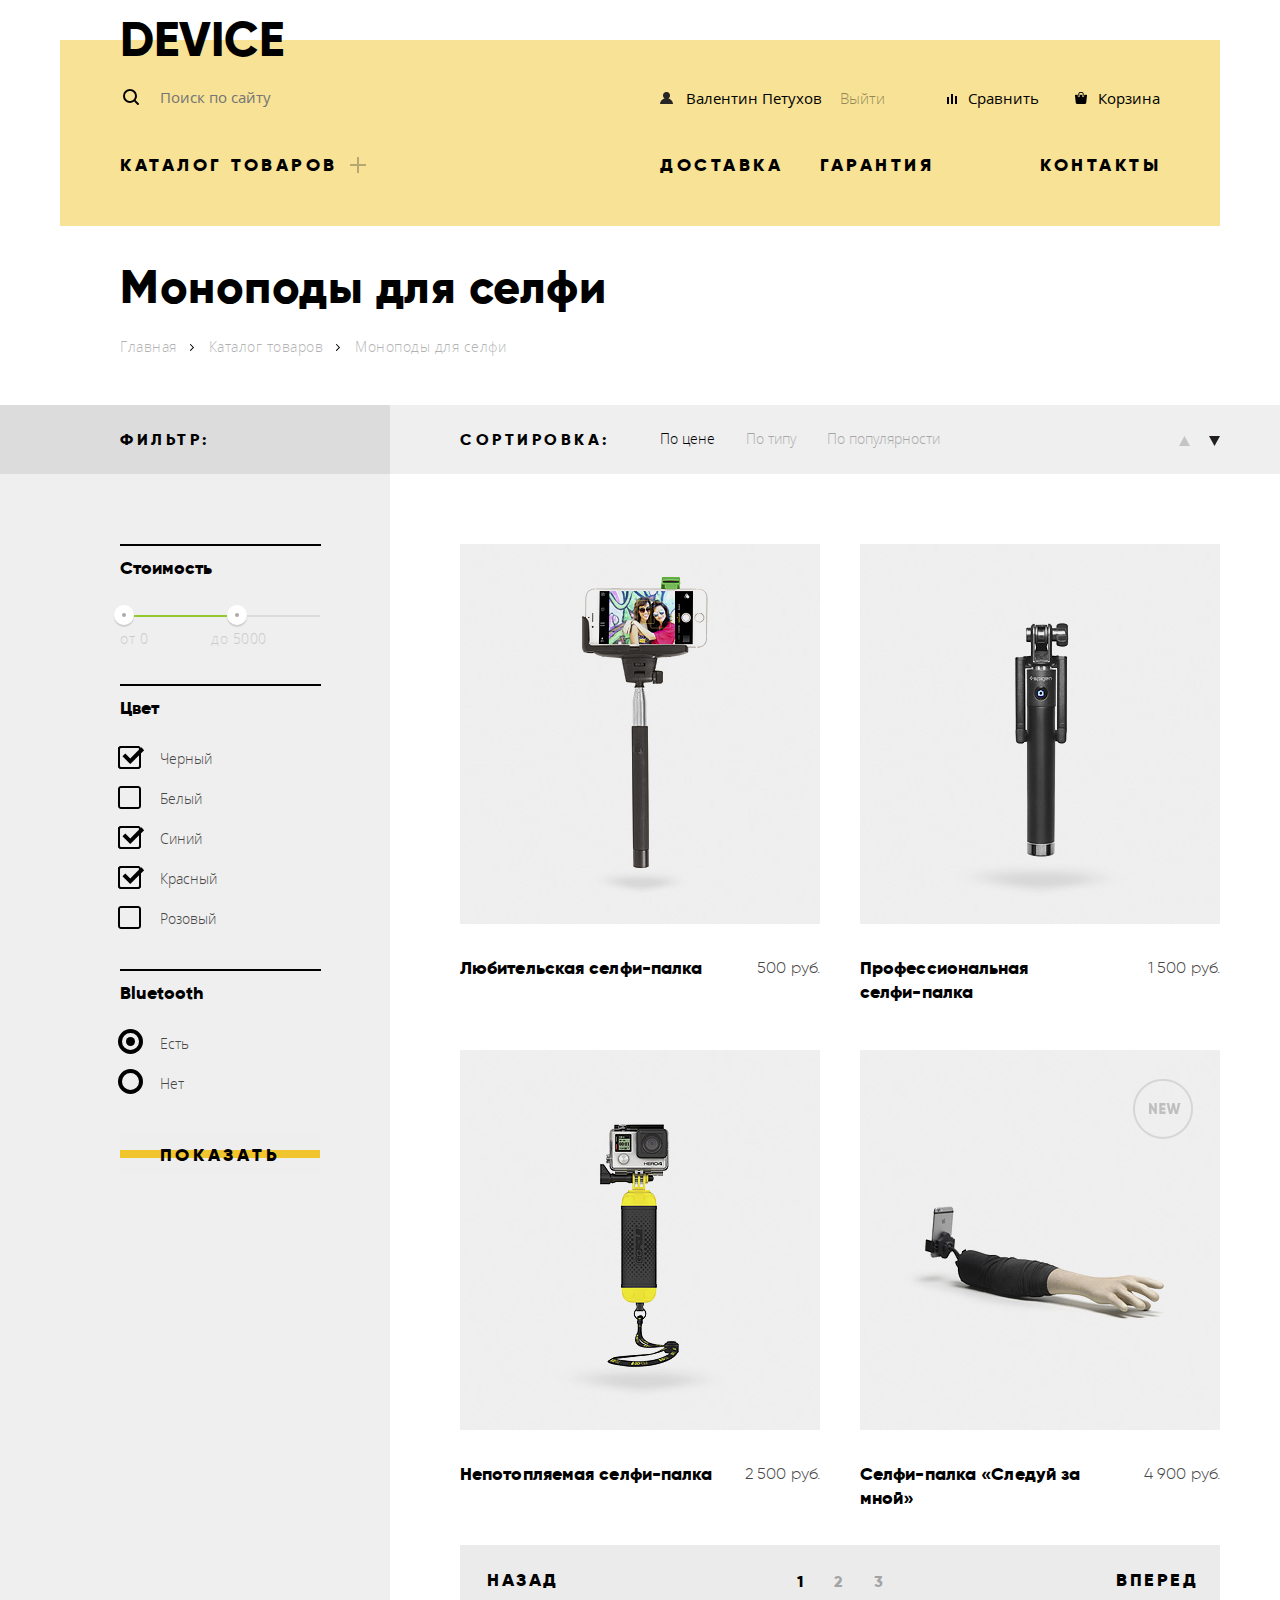
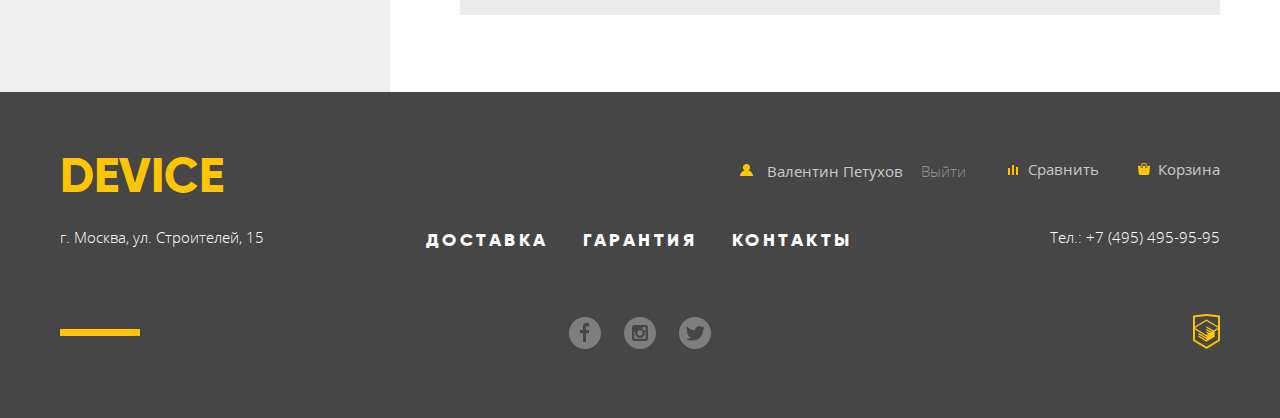
==== commit 38531446: "Переставка" ====
--- a/catalog.html
+++ b/catalog.html
@@ -97,6 +97,7 @@
                     <li class="breadcrumbs-item breadcrumbs-current"><a href="catalog.html">Моноподы для селфи</a></li>
                 </ul>                
             </div>
+            <!--
             <div class="catalog-wrapper-top">
                 <div class="container"> 
                     <div class="filters-caption-sorting">
@@ -132,14 +133,22 @@
                     </div>
                 </div>
             </div>
+            -->
+            
             <div class="catalog-wrapper-bottom">
+                <div class="catalog-wrapper-top">
+                    <div class="container"> 
+                        <div class="filters-caption-sorting">
+                            <p>Фильтр:</p>
+                        </div>
+                    </div>
+                </div>
                 <div class="container">
                     <div class="filters-sorting-catalog">
                         <section class="filters-panel">
                             <h2 class="visually-hidden">Фильтр панель</h2>
                             <h3 class="visually-hidden">Фильтр товаров</h3>
                             <form class="filter" method="get" action="https://echo.htmlacademy.ru">
-                                <div class="horizontal-line-catalog"></div>
                                 <fieldset class="filter-item">
                                     <legend class="filter-item-name filter-item-name-cost">Стоимость</legend>
                                     <div class="range-filter">
@@ -166,7 +175,6 @@
                                         </div>
                                     </div>                                     
                                 </fieldset>
-                                <div class="horizontal-line-catalog"></div>
                                 <fieldset class="filter-item">
                                     <legend class="filter-item-name filter-item-name-color">Цвет</legend>
                                     <ul>
@@ -191,8 +199,7 @@
                                             <label for="filter-color-pink">Розовый</label>
                                         </li>
                                     </ul>
-                                </fieldset> 
-                                <div class="horizontal-line-catalog"></div>
+                                </fieldset>
                                 <fieldset class="filter-item">
                                     <legend class="filter-item-name filter-item-name-option">Bluetooth</legend>
                                     <ul>
@@ -206,14 +213,42 @@
                                         </li>
                                     </ul>
                                 </fieldset>
-                                <button type="submit" class="button filter-item-button">Показать</button>       
+                                <button type="submit" class="button filter-item-button">Показать</button>
                             </form>
                         </section>
-                        <div class="sorting-catalog">                    
+                        <div class="sorting-catalog"> 
                             <section class="catalog">
+                                <div class="sorting">
+                                    <h2>Сортировка:</h2>
+                                    <ul class="sorting-list">
+                                        <li>
+                                            <ul class="sorting-content">
+                                                <li class="sorting-item">
+                                                    <a class="sorting-item-button sorting-item-button-current" href="#">По цене</a>
+                                                </li>
+                                                <li class="sorting-item">
+                                                    <a class="sorting-item-button" href="#">По типу</a>
+                                                </li>
+                                                <li class="sorting-item">
+                                                    <a class="sorting-item-button" href="#">По популярности</a>
+                                                </li>
+                                            </ul>
+                                        </li>
+                                        <li>
+                                            <ul class="arrow">
+                                                <li class="sorting-item-up">
+                                                    <a class="arrow-button arrow-button-up" href="#"></a>
+                                                </li>
+                                                <li class="sorting-item-donw">
+                                                    <a class="arrow-button arrow-button-down" href="#"></a>
+                                                </li>
+                                            </ul>  
+                                        </li>
+                                    </ul>
+                                </div>
                                 <h2 class="visually-hidden">Список моноподов для селфи</h2>
                                 <ul class="catalog-list">
-                                    <li class="catalog-item">                        
+                                    <li class="catalog-item">  
                                         <div class="catalog-item-img">
                                             <img src="img/item-1.jpg" width="360" height="380" alt="Любительская селфи-палка">
                                             <div class="catalog-item-action">
@@ -297,6 +332,7 @@
                     </div>
                 </div>
             </div>
+            
         </main>
         <footer class="main-footer">
             <div class="container">
--- a/css/style.css
+++ b/css/style.css
@@ -1703,6 +1703,10 @@
 .sorting {
     display: flex;
     
+    position: absolute;
+    top: -139px;
+    left: -70px;
+    
     background-color: #EFEFEF;
 }
 
@@ -1800,15 +1804,6 @@
     width: 270px;
 }
 
-.horizontal-line-catalog {
-    width: 201px;
-    height: 2px;
-    
-    background-color: #000000;
-    
-    margin-bottom: 10px;
-}
-
 .filter-item {
     font-family: "Open sans", "Arial", sans-serif;    
     font-size: 14px;
@@ -1823,7 +1818,6 @@
 
 .range-filter {
     width: 200px;
-    margin-bottom: -5px;
 }
 
 .filter-item-name {
@@ -1836,6 +1830,19 @@
     margin-bottom: 19px;
 }
 
+.filter-item-name::before {
+    content: "";
+    
+    display: block;
+    
+    width: 201px;
+    height: 2px;
+    
+    background-color: #000000;
+    
+    margin-bottom: 10px;
+}
+
 .range-controls {
     position: relative;
     
@@ -2023,6 +2030,8 @@
 }
 
 .catalog {
+    position: relative;
+    
     width: 760px;
     margin-top: 70px;
     margin-left: 70px;
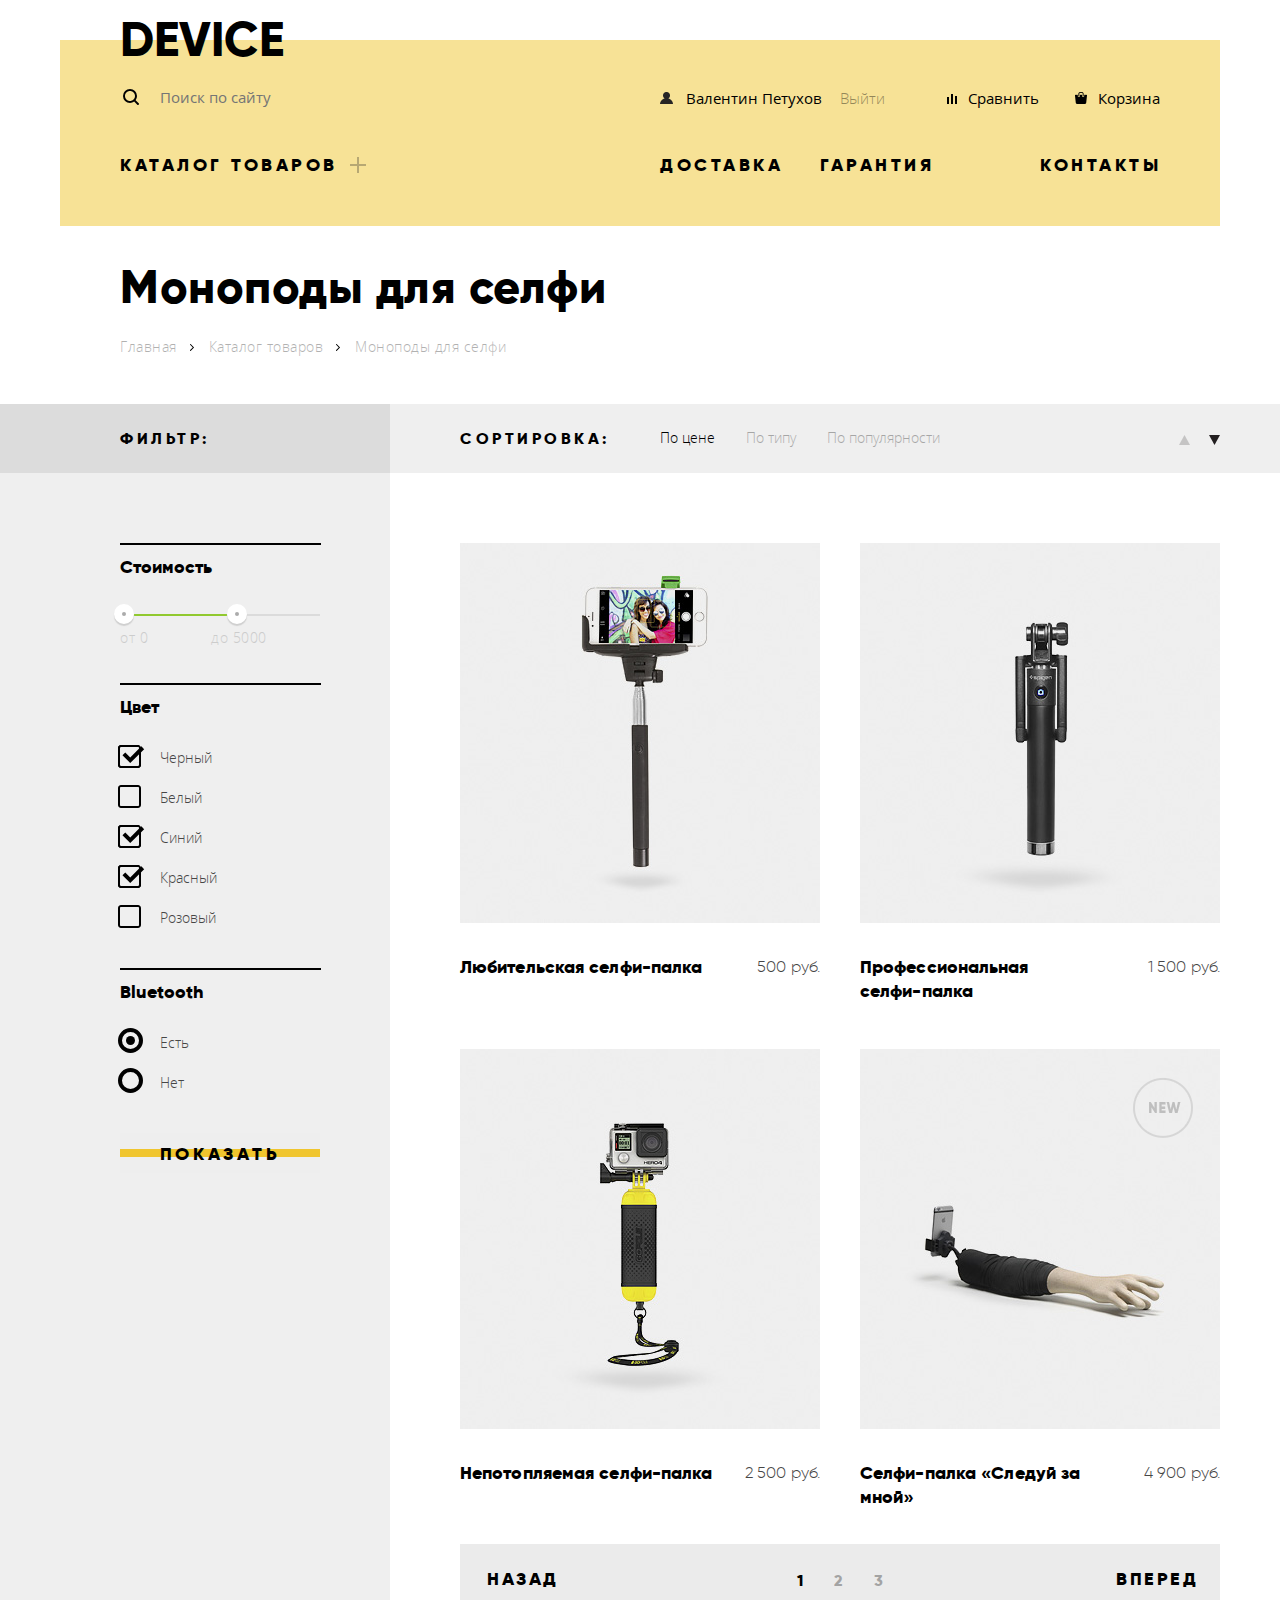
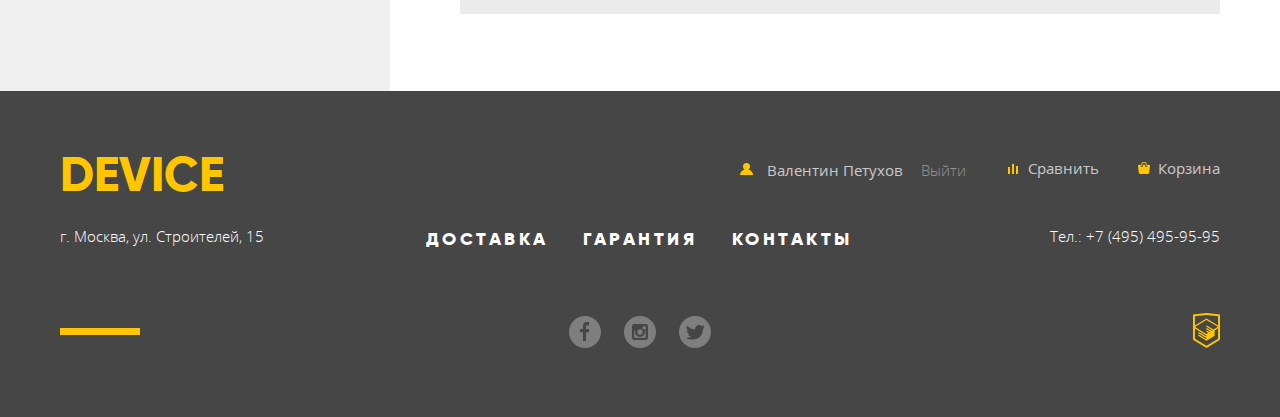
==== commit 74b9483f: "Годнота" ====
--- a/catalog.html
+++ b/catalog.html
@@ -97,57 +97,13 @@
                     <li class="breadcrumbs-item breadcrumbs-current"><a href="catalog.html">Моноподы для селфи</a></li>
                 </ul>                
             </div>
-            <!--
-            <div class="catalog-wrapper-top">
-                <div class="container"> 
-                    <div class="filters-caption-sorting">
-                        <p>Фильтр:</p>
-                        <section class="sorting">
-                            <h2>Сортировка:</h2>
-                            <ul class="sorting-list">
-                                <li>
-                                    <ul class="sorting-content">
-                                        <li class="sorting-item">
-                                            <a class="sorting-item-button sorting-item-button-current" href="#">По цене</a>
-                                        </li>
-                                        <li class="sorting-item">
-                                            <a class="sorting-item-button" href="#">По типу</a>
-                                        </li>
-                                        <li class="sorting-item">
-                                            <a class="sorting-item-button" href="#">По популярности</a>
-                                        </li>
-                                    </ul>
-                                </li>
-                                <li>
-                                    <ul class="arrow">
-                                        <li class="sorting-item-up">
-                                            <a class="arrow-button arrow-button-up" href="#"></a>
-                                        </li>
-                                        <li class="sorting-item-donw">
-                                            <a class="arrow-button arrow-button-down" href="#"></a>
-                                        </li>
-                                    </ul>  
-                                </li>
-                            </ul>
-                        </section>
-                    </div>
-                </div>
-            </div>
-            -->
-            
             <div class="catalog-wrapper-bottom">
-                <div class="catalog-wrapper-top">
-                    <div class="container"> 
-                        <div class="filters-caption-sorting">
-                            <p>Фильтр:</p>
-                        </div>
-                    </div>
-                </div>
                 <div class="container">
                     <div class="filters-sorting-catalog">
                         <section class="filters-panel">
-                            <h2 class="visually-hidden">Фильтр панель</h2>
-                            <h3 class="visually-hidden">Фильтр товаров</h3>
+                            <div class="filters-caption-sorting">
+                                <h2>Фильтр:</h2>
+                            </div>
                             <form class="filter" method="get" action="https://echo.htmlacademy.ru">
                                 <fieldset class="filter-item">
                                     <legend class="filter-item-name filter-item-name-cost">Стоимость</legend>
@@ -216,36 +172,36 @@
                                 <button type="submit" class="button filter-item-button">Показать</button>
                             </form>
                         </section>
-                        <div class="sorting-catalog"> 
-                            <section class="catalog">
-                                <div class="sorting">
-                                    <h2>Сортировка:</h2>
-                                    <ul class="sorting-list">
-                                        <li>
-                                            <ul class="sorting-content">
-                                                <li class="sorting-item">
-                                                    <a class="sorting-item-button sorting-item-button-current" href="#">По цене</a>
-                                                </li>
-                                                <li class="sorting-item">
-                                                    <a class="sorting-item-button" href="#">По типу</a>
-                                                </li>
-                                                <li class="sorting-item">
-                                                    <a class="sorting-item-button" href="#">По популярности</a>
-                                                </li>
-                                            </ul>
-                                        </li>
-                                        <li>
-                                            <ul class="arrow">
-                                                <li class="sorting-item-up">
-                                                    <a class="arrow-button arrow-button-up" href="#"></a>
-                                                </li>
-                                                <li class="sorting-item-donw">
-                                                    <a class="arrow-button arrow-button-down" href="#"></a>
-                                                </li>
-                                            </ul>  
-                                        </li>
-                                    </ul>
-                                </div>
+                        <section class="catalog">
+                            <div class="catalog-sorting">
+                                <h2>Сортировка:</h2>
+                                <ul class="sorting-list">
+                                    <li>
+                                        <ul class="sorting-content">
+                                            <li class="sorting-item">
+                                                <a class="sorting-item-button sorting-item-button-current" href="#">По цене</a>
+                                            </li>
+                                            <li class="sorting-item">
+                                                <a class="sorting-item-button" href="#">По типу</a>
+                                            </li>
+                                            <li class="sorting-item">
+                                                <a class="sorting-item-button" href="#">По популярности</a>
+                                            </li>
+                                        </ul>
+                                    </li>
+                                    <li>
+                                        <ul class="arrow">
+                                            <li class="sorting-item-up">
+                                                <a class="arrow-button arrow-button-up" href="#"></a>
+                                            </li>
+                                            <li class="sorting-item-donw">
+                                                <a class="arrow-button arrow-button-down" href="#"></a>
+                                            </li>
+                                        </ul>  
+                                    </li>
+                                </ul>
+                            </div>
+                            <div class="catalog-product-price">
                                 <h2 class="visually-hidden">Список моноподов для селфи</h2>
                                 <ul class="catalog-list">
                                     <li class="catalog-item">  
@@ -282,7 +238,7 @@
                                             </span>
                                         </div> 
                                     </li>
-                                    <li class="catalog-item">                           
+                                    <li class="catalog-item">   
                                         <div class="catalog-item-img">
                                             <img src="img/item-3.jpg" width="360" height="380" alt="Непотопляемая селфи-палка">
                                             <div class="catalog-item-action">
@@ -326,9 +282,9 @@
                                         <li class="pagination-item"><a href="catalog.html">3</a></li>
                                     </ul>
                                     <a class="button pagination-button pagination-button-next">Вперед</a>
-                                </div>                
-                            </section>
-                        </div>
+                                </div>
+                            </div>                
+                        </section>
                     </div>
                 </div>
             </div>
--- a/css/style.css
+++ b/css/style.css
@@ -153,7 +153,11 @@
 }
 
 .header-top {
-    display: flex;
+    display: -webkit-box;
+    display: -ms-flexbox;
+    display: flex;
+    -webkit-box-pack: justify;
+    -ms-flex-pack: justify;
     justify-content: space-between;
     padding-top: 3px;
     padding-bottom: 29px;
@@ -192,6 +196,8 @@
 }
 
 .main-header-search {
+    display: -webkit-box;
+    display: -ms-flexbox;
     display: flex;
     
     margin-top: -8px;
@@ -238,11 +244,19 @@
     list-style: none;
     width: 500px;
     
-    display: flex;
+    display: -webkit-box;
+    
+    display: -ms-flexbox;
+    
+    display: flex;
+    -webkit-box-pack: justify;
+    -ms-flex-pack: justify;
     justify-content: space-between;
 }
 
 .user-navigation-login {
+    display: -webkit-box;
+    display: -ms-flexbox;
     display: flex;
     
     position: relative;
@@ -286,7 +300,13 @@
 .user-navigation-compare-basket {
     width: 213px;
     
-    display: flex;
+    display: -webkit-box;
+    
+    display: -ms-flexbox;
+    
+    display: flex;
+    -webkit-box-pack: justify;
+    -ms-flex-pack: justify;
     justify-content: space-between;
     line-height: 30px;
     
@@ -314,7 +334,11 @@
 }
 
 .main-navigation {
-    display: flex;
+    display: -webkit-box;
+    display: -ms-flexbox;
+    display: flex;
+    -webkit-box-pack: justify;
+    -ms-flex-pack: justify;
     justify-content: space-between;
 }
 
@@ -395,6 +419,8 @@
 }
 
 .menu-catalog-item:hover .submenu-catalog {
+    display: -webkit-box;
+    display: -ms-flexbox;
     display: flex;
 }
 
@@ -422,6 +448,8 @@
 
 .main-menu-list {
     width: 500px;
+    display: -webkit-box;
+    display: -ms-flexbox;
     display: flex;
     
     margin: 0;
@@ -461,7 +489,11 @@
 
 .slide-controls {
     width: 78px;
-    display: flex;
+    display: -webkit-box;
+    display: -ms-flexbox;
+    display: flex;
+    -webkit-box-pack: justify;
+    -ms-flex-pack: justify;
     justify-content: space-between;
     
     margin: 0;
@@ -498,6 +530,8 @@
 .controls-radio-button-1:checked ~ .slide-product-self-stick,
 .controls-radio-button-2:checked ~ .slide-product-fitness-bracelet,
 .controls-radio-button-3:checked ~ .slide-product-quadrupter {
+    display: -webkit-box;
+    display: -ms-flexbox;
     display: flex;
 }
 
@@ -537,7 +571,13 @@
 .line-number {  
     width: 500px;
     
-    display: flex;
+    display: -webkit-box;
+    
+    display: -ms-flexbox;
+    
+    display: flex;
+    -webkit-box-pack: justify;
+    -ms-flex-pack: justify;
     justify-content: space-between;
     
     margin-top: 37px;
@@ -612,6 +652,8 @@
 
 .feature-top-list { 
     width: 457px;
+    display: -webkit-box;
+    display: -ms-flexbox;
     display: flex;
     
     margin-bottom: 9px;
@@ -634,6 +676,8 @@
 
 .feature-buttom-list {
     width: 457px;
+    display: -webkit-box;
+    display: -ms-flexbox;
     display: flex;
     
     font-size: 13px;
@@ -654,7 +698,11 @@
 }
 
 .features-list {
-    display: flex;
+    display: -webkit-box;
+    display: -ms-flexbox;
+    display: flex;
+    -webkit-box-pack: justify;
+    -ms-flex-pack: justify;
     justify-content: space-between;
     
     margin: 0;
@@ -755,6 +803,10 @@
 
 .advantages-slide-wrapper {   
     position: relative;
+        
+    display: -webkit-box;
+        
+    display: -ms-flexbox;
         
     display: flex;
     margin-bottom: 94px;
@@ -808,6 +860,8 @@
 .advantages-button-1:checked ~ .advantages-slide-text .advantages-slide-text-delivery,
 .advantages-button-2:checked ~ .advantages-slide-text .advantages-slide-text-guarantee,
 .advantages-button-3:checked ~ .advantages-slide-text .advantages-slide-text-credit {
+    display: -webkit-box;
+    display: -ms-flexbox;
     display: flex;
 }
 
@@ -908,6 +962,8 @@
 .advantages-slide-text-container {
     margin-left: 118px;
     width: 700px;
+    -webkit-box-pack: justify;
+    -ms-flex-pack: justify;
     justify-content: space-between;
     margin-top: -20px;
 }
@@ -968,12 +1024,16 @@
 }
 
 .producers-list {
+    display: -webkit-box;
+    display: -ms-flexbox;
     display: flex;
     
     margin: 0;
     padding: 0;
 
     list-style: none;
+    -webkit-box-pack: justify;
+    -ms-flex-pack: justify;
     justify-content: space-between;
 }
 
@@ -1026,7 +1086,11 @@
 }
 
 .info-contact {    
-    display: flex;
+    display: -webkit-box;    
+    display: -ms-flexbox;    
+    display: flex;
+    -webkit-box-pack: justify;
+    -ms-flex-pack: justify;
     justify-content: space-between;
 }
 
@@ -1147,7 +1211,11 @@
 }
 
 .footer-top {
-    display: flex;
+    display: -webkit-box;
+    display: -ms-flexbox;
+    display: flex;
+    -webkit-box-pack: justify;
+    -ms-flex-pack: justify;
     justify-content: space-between;
     
     padding-top: 64px;
@@ -1165,14 +1233,26 @@
     
     list-style: none;
     
-    display: flex;
+    display: -webkit-box;
+    
+    display: -ms-flexbox;
+    
+    display: flex;
+    -webkit-box-pack: justify;
+    -ms-flex-pack: justify;
     justify-content: space-between;
 }
 
 .user-menu-compare-basket {
     width: 212px;
     
-    display: flex;
+    display: -webkit-box;
+    
+    display: -ms-flexbox;
+    
+    display: flex;
+    -webkit-box-pack: justify;
+    -ms-flex-pack: justify;
     justify-content: space-between;
     line-height: 26px;
     
@@ -1185,6 +1265,8 @@
 }
 
 .user-menu-login {
+    display: -webkit-box;
+    display: -ms-flexbox;
     display: flex;
     
     position: relative;    
@@ -1235,7 +1317,11 @@
 }
 
 .footer-center {
-    display: flex;
+    display: -webkit-box;
+    display: -ms-flexbox;
+    display: flex;
+    -webkit-box-pack: justify;
+    -ms-flex-pack: justify;
     justify-content: space-between;
 }
 
@@ -1255,7 +1341,13 @@
     margin-top: 3px;
     margin-left: -36px;
     
-    display: flex;
+    display: -webkit-box;
+    
+    display: -ms-flexbox;
+    
+    display: flex;
+    -webkit-box-pack: justify;
+    -ms-flex-pack: justify;
     justify-content: space-between;
 }
 
@@ -1273,7 +1365,11 @@
 .social-htmlacademy {
     padding-top: 74px;
     padding-bottom: 60px;
-    display: flex;
+    display: -webkit-box;
+    display: -ms-flexbox;
+    display: flex;
+    -webkit-box-pack: justify;
+    -ms-flex-pack: justify;
     justify-content: space-between;
 }
 
@@ -1291,12 +1387,20 @@
     margin-left: -35px;
     
     width: 160px;
+    display: -webkit-box;
+    display: -ms-flexbox;
     display: flex;
 }
 
 .social-icon {
-    display: flex;
+    display: -webkit-box;
+    display: -ms-flexbox;
+    display: flex;
+    -webkit-box-align: center;
+    -ms-flex-align: center;
     align-items: center;
+    -webkit-box-pack: center;
+    -ms-flex-pack: center;
     justify-content: center;
     width: 32px;
     
@@ -1344,6 +1448,16 @@
 .htmlacademy:active,
 .footer-menu-item:active {
     opacity: 0.3;
+}
+
+@-webkit-keyframes invisibility {
+    0% {
+        opacity: 0;
+    }
+    
+    100% {
+        opacity: 1;
+    }
 }
 
 @keyframes invisibility {
@@ -1356,6 +1470,20 @@
     }
 }
 
+@-webkit-keyframes redness {
+    0% {
+        background-color: rgba(234, 234, 234, 0.5);
+    }
+    
+    50% {
+        background-color: rgba(255, 0, 0, 0.5);
+    }
+    
+    100% {
+        background-color: rgba(234, 234, 234, 0.5);
+    }
+}
+
 @keyframes redness {
     0% {
         background-color: rgba(234, 234, 234, 0.5);
@@ -1389,6 +1517,8 @@
     
     background-color: #ffffff;
     
+    -webkit-box-shadow: 0 0 20px rgba(0, 0, 0, 0.3);
+    
     box-shadow: 0 0 20px rgba(0, 0, 0, 0.3);
     
     z-index: 10;
@@ -1397,10 +1527,13 @@
 .modal-feedback-show {
     display: block;
     
+    -webkit-animation: invisibility 1s;
+    
     animation: invisibility 1s;
 }
 
 .modal-error {
+    -webkit-animation: redness 0.5s;
     animation: redness 0.5s;
 }
 
@@ -1442,10 +1575,12 @@
 }
 
 .modal-close::before {
+  -webkit-transform: rotate(45deg);
   transform: rotate(45deg);
 }
 
 .modal-close::after {
+  -webkit-transform: rotate(-45deg);
   transform: rotate(-45deg);
 }
 
@@ -1460,8 +1595,17 @@
 .modal-feedback-form {
     padding: 95px 100px;
     
-    display: flex;
+    display: -webkit-box;
+    
+    display: -ms-flexbox;
+    
+    display: flex;
+    -webkit-box-pack: justify;
+    -ms-flex-pack: justify;
     justify-content: space-between;
+    -webkit-box-orient: vertical;
+    -webkit-box-direction: normal;
+    -ms-flex-direction: column;
     flex-direction: column;
 }
 
@@ -1473,7 +1617,11 @@
 }
 
 .modal-feedback-content {
-    display: flex;
+    display: -webkit-box;
+    display: -ms-flexbox;
+    display: flex;
+    -webkit-box-pack: justify;
+    -ms-flex-pack: justify;
     justify-content: space-between;
 }
 
@@ -1515,20 +1663,46 @@
     width: 200px;
 }
 
+@-webkit-keyframes bounce {
+    0% {
+        -webkit-transform: translateY(2000px);
+        transform: translateY(2000px);
+    }
+
+    70% {
+        -webkit-transform: translateY(-30px);
+        transform: translateY(-30px);
+    }
+
+    90% {
+        -webkit-transform: translateY(10px);
+        transform: translateY(10px);
+    }
+
+    100% {
+        -webkit-transform: translateY(0);
+        transform: translateY(0);
+    }
+}
+
 @keyframes bounce {
     0% {
+        -webkit-transform: translateY(2000px);
         transform: translateY(2000px);
     }
 
     70% {
+        -webkit-transform: translateY(-30px);
         transform: translateY(-30px);
     }
 
     90% {
+        -webkit-transform: translateY(10px);
         transform: translateY(10px);
     }
 
     100% {
+        -webkit-transform: translateY(0);
         transform: translateY(0);
     }
 }
@@ -1544,6 +1718,8 @@
     
     width: 960px;
     height: 520px;
+        
+    -webkit-box-shadow: 0 0 20px rgba(0, 0, 0, 0.3);
         
     box-shadow: 0 0 20px rgba(0, 0, 0, 0.3);
     
@@ -1568,6 +1744,8 @@
 
 .modal-map-show{
     display: block;
+    
+    -webkit-animation: bounce 1s;
     
     animation: bounce 1s;
 }
@@ -1624,6 +1802,8 @@
 }
 
 .breadcrumbs-list { 
+    display: -webkit-box; 
+    display: -ms-flexbox; 
     display: flex;   
         
     margin: 0;
@@ -1634,6 +1814,8 @@
 }
 
 .breadcrumbs-item {
+    display: -webkit-box;
+    display: -ms-flexbox;
     display: flex;
     
     position: relative;
@@ -1670,16 +1852,18 @@
 
 .catalog-wrapper-top {
     background-color: #DCDCDC;
+    background-image: -webkit-gradient(linear, left top, right top, color-stop(50%, transparent), color-stop(0, #EFEFEF));
     background-image: linear-gradient(to right, transparent 50%, #EFEFEF 0);
 }
 
 .filters-caption-sorting {
-    display: flex;
-    margin-top: 1px;
-}
-
-.filters-caption-sorting p,
-.sorting h2 {
+    display: -webkit-box;
+    display: -ms-flexbox;
+    display: flex;
+}
+
+.filters-caption-sorting h2,
+.catalog-sorting h2 {
     font-size: 16px;
     text-transform: uppercase;
     font-family: "Gilroy", "Arial", sans-serif; 
@@ -1693,105 +1877,11 @@
     padding-bottom: 19px; 
 }
 
-.filters-caption-sorting p {
+.filters-caption-sorting h2 {
     background-color: #DCDCDC;
-    margin-left: 60px;
     width: 160px;
-    margin-right: 110px;
-}
-
-.sorting {
-    display: flex;
-    
-    position: absolute;
-    top: -139px;
-    left: -70px;
-    
-    background-color: #EFEFEF;
-}
-
-.sorting h2 {
-    width: 160px;
-    padding-left: 70px;
-    padding-right: 40px;
-}
-
-.sorting-list {
-    width: 560px;
-    display: flex;
-    justify-content: space-between;
-    
-    margin: 0;
-    padding: 0;
-    
-    padding-top: 18px;    
-    
-    list-style: none;    
-}
-
-.sorting-content {    
-    display: flex;
-    
-    margin: 0;
-    padding: 0; 
-    list-style: none;
-}
-
-.sorting-item-button {
-    font-size: 14px;
-    opacity: 0.3;
-    
-    margin-left: 31px;
-}
-
-.sorting-item-button:hover {
-    opacity: 0.6;
-}
-
-.sorting-item-button:active {
-    opacity: 1;
-}
-
-.sorting-item-button-current {
-    opacity: 1;  
-    margin-left: 0px;
-}
-
-.arrow {   
-    margin: 0;
-    padding: 0; 
-    
-    margin-top: 2px;
-    
-    list-style: none;
-    
-    display: flex;
-    justify-content: space-between;
-}
-
-.sorting-item-up {
-    padding-right: 19px;
-}
-
-.arrow-button-up::before {
-    content: url(../img/icon-up-dir.svg);
-    
-    opacity: 0.2;
-}
-
-.arrow-button-up:hover:before,
-.arrow-button-down:hover:before {
-    opacity: 0.4;
-}
-
-.arrow-button-up:active:before {
-    opacity: 1;
-}
-
-.arrow-button-down::before {
-    content: url(../img/icon-down-dir.svg);
-    
-    opacity: 1;
+    padding-right: 170px;
+    z-index: 1;
 }
 
 .filter {
@@ -1874,6 +1964,7 @@
     
     border: 8px solid #ffffff;
     background-color: #ababab;
+    -webkit-box-shadow: 0 2px 1px 0 #cfcfcf;
     box-shadow: 0 2px 1px 0 #cfcfcf;
     border-radius: 50%;
     
@@ -1931,6 +2022,9 @@
     display: block;
     
     cursor: pointer;
+    -webkit-user-select: none;
+    -moz-user-select: none;
+    -ms-user-select: none;
     user-select: none;
 }
 
@@ -2017,11 +2111,27 @@
 }
 
 .catalog-wrapper-bottom {
+    position: relative;
+    
     background-color: #EFEFEF;
+    background-image: -webkit-gradient(linear, left top, right top, color-stop(50%, transparent), color-stop(0, #ffffff));
     background-image: linear-gradient(to right, transparent 50%, #ffffff 0);
 }
 
+.catalog-wrapper-bottom::before {
+    content: "";
+    
+    position: absolute;
+    top: 0;
+    left: 0;
+    width: 100%;
+    height: 69px;
+    background-image: linear-gradient(to right, #dcdcdc 50%, #efefef 50%);
+}
+
 .filters-sorting-catalog {
+    display: -webkit-box;
+    display: -ms-flexbox;
     display: flex;
     
     background-color: #ffffff;
@@ -2031,14 +2141,125 @@
 
 .catalog {
     position: relative;
-    
+}
+
+.catalog-sorting {
+    display: -webkit-box;
+    display: -ms-flexbox;
+    display: flex;
+    
+    background-color: #EFEFEF;
+    
+    z-index: 1;
+}
+
+.catalog-sorting h2 {
+    width: 160px;
+    padding-left: 70px;
+    padding-right: 40px;
+}
+
+.sorting-list {
+    width: 560px;
+    display: -webkit-box;
+    display: -ms-flexbox;
+    display: flex;
+    -webkit-box-pack: justify;
+    -ms-flex-pack: justify;
+    justify-content: space-between;
+    
+    margin: 0;
+    padding: 0;
+    
+    padding-top: 18px;    
+    
+    list-style: none;    
+}
+
+.sorting-content {    
+    display: -webkit-box;    
+    display: -ms-flexbox;    
+    display: flex;
+    
+    margin: 0;
+    padding: 0; 
+    list-style: none;
+}
+
+.sorting-item-button {
+    font-size: 14px;
+    opacity: 0.3;
+    
+    margin-left: 31px;
+}
+
+.sorting-item-button:hover {
+    opacity: 0.6;
+}
+
+.sorting-item-button:active {
+    opacity: 1;
+}
+
+.sorting-item-button-current {
+    opacity: 1;  
+    margin-left: 0px;
+}
+
+.arrow {   
+    margin: 0;
+    padding: 0; 
+    
+    margin-top: 2px;
+    
+    list-style: none;
+    
+    display: -webkit-box;
+    
+    display: -ms-flexbox;
+    
+    display: flex;
+    -webkit-box-pack: justify;
+    -ms-flex-pack: justify;
+    justify-content: space-between;
+}
+
+.sorting-item-up {
+    padding-right: 19px;
+}
+
+.arrow-button-up::before {
+    content: url(../img/icon-up-dir.svg);
+    
+    opacity: 0.2;
+}
+
+.arrow-button-up:hover:before,
+.arrow-button-down:hover:before {
+    opacity: 0.4;
+}
+
+.arrow-button-up:active:before {
+    opacity: 1;
+}
+
+.arrow-button-down::before {
+    content: url(../img/icon-down-dir.svg);
+    
+    opacity: 1;
+}
+
+.catalog-product-price {
     width: 760px;
     margin-top: 70px;
     margin-left: 70px;
 }
 
 .catalog-list {
-    display: flex;
+    display: -webkit-box;
+    display: -ms-flexbox;
+    display: flex;
+    -ms-flex-wrap: wrap;
     flex-wrap: wrap;
     
     margin: 0; 
@@ -2062,8 +2283,16 @@
 .catalog-item-action {
     position: absolute;
     
-    display: flex;
+    display: -webkit-box;
+    
+    display: -ms-flexbox;
+    
+    display: flex;
+    -webkit-box-pack: center;
+    -ms-flex-pack: center;
     justify-content: center;
+    -webkit-box-align: center;
+    -ms-flex-align: center;
     align-items: center;
     
     top: 0px;
@@ -2071,6 +2300,12 @@
     
     width: 360px;
     height: 380px;
+    
+    -webkit-box-orient: vertical;
+    
+    -webkit-box-direction: normal;
+    
+    -ms-flex-direction: column;
     
     flex-direction: column; 
     background-color: rgba(255, 255, 255, 0.5);
@@ -2119,7 +2354,11 @@
 
 .catalog-name-price { 
     width: 360px;
-    display: flex;
+    display: -webkit-box;
+    display: -ms-flexbox;
+    display: flex;
+    -webkit-box-pack: justify;
+    -ms-flex-pack: justify;
     justify-content: space-between;
     
     padding-top: 23px;
@@ -2147,7 +2386,11 @@
     margin-top: -11px;
     margin-bottom: 77px;
     width: 760px;
-    display: flex;
+    display: -webkit-box;
+    display: -ms-flexbox;
+    display: flex;
+    -webkit-box-pack: justify;
+    -ms-flex-pack: justify;
     justify-content: space-between;
     
     background-color: #ebebeb;
@@ -2181,7 +2424,11 @@
 }
 
 .pagination-list {    
-    display: flex;
+    display: -webkit-box;    
+    display: -ms-flexbox;    
+    display: flex;
+    -webkit-box-pack: justify;
+    -ms-flex-pack: justify;
     justify-content: space-between;
     
     width: 86px;
